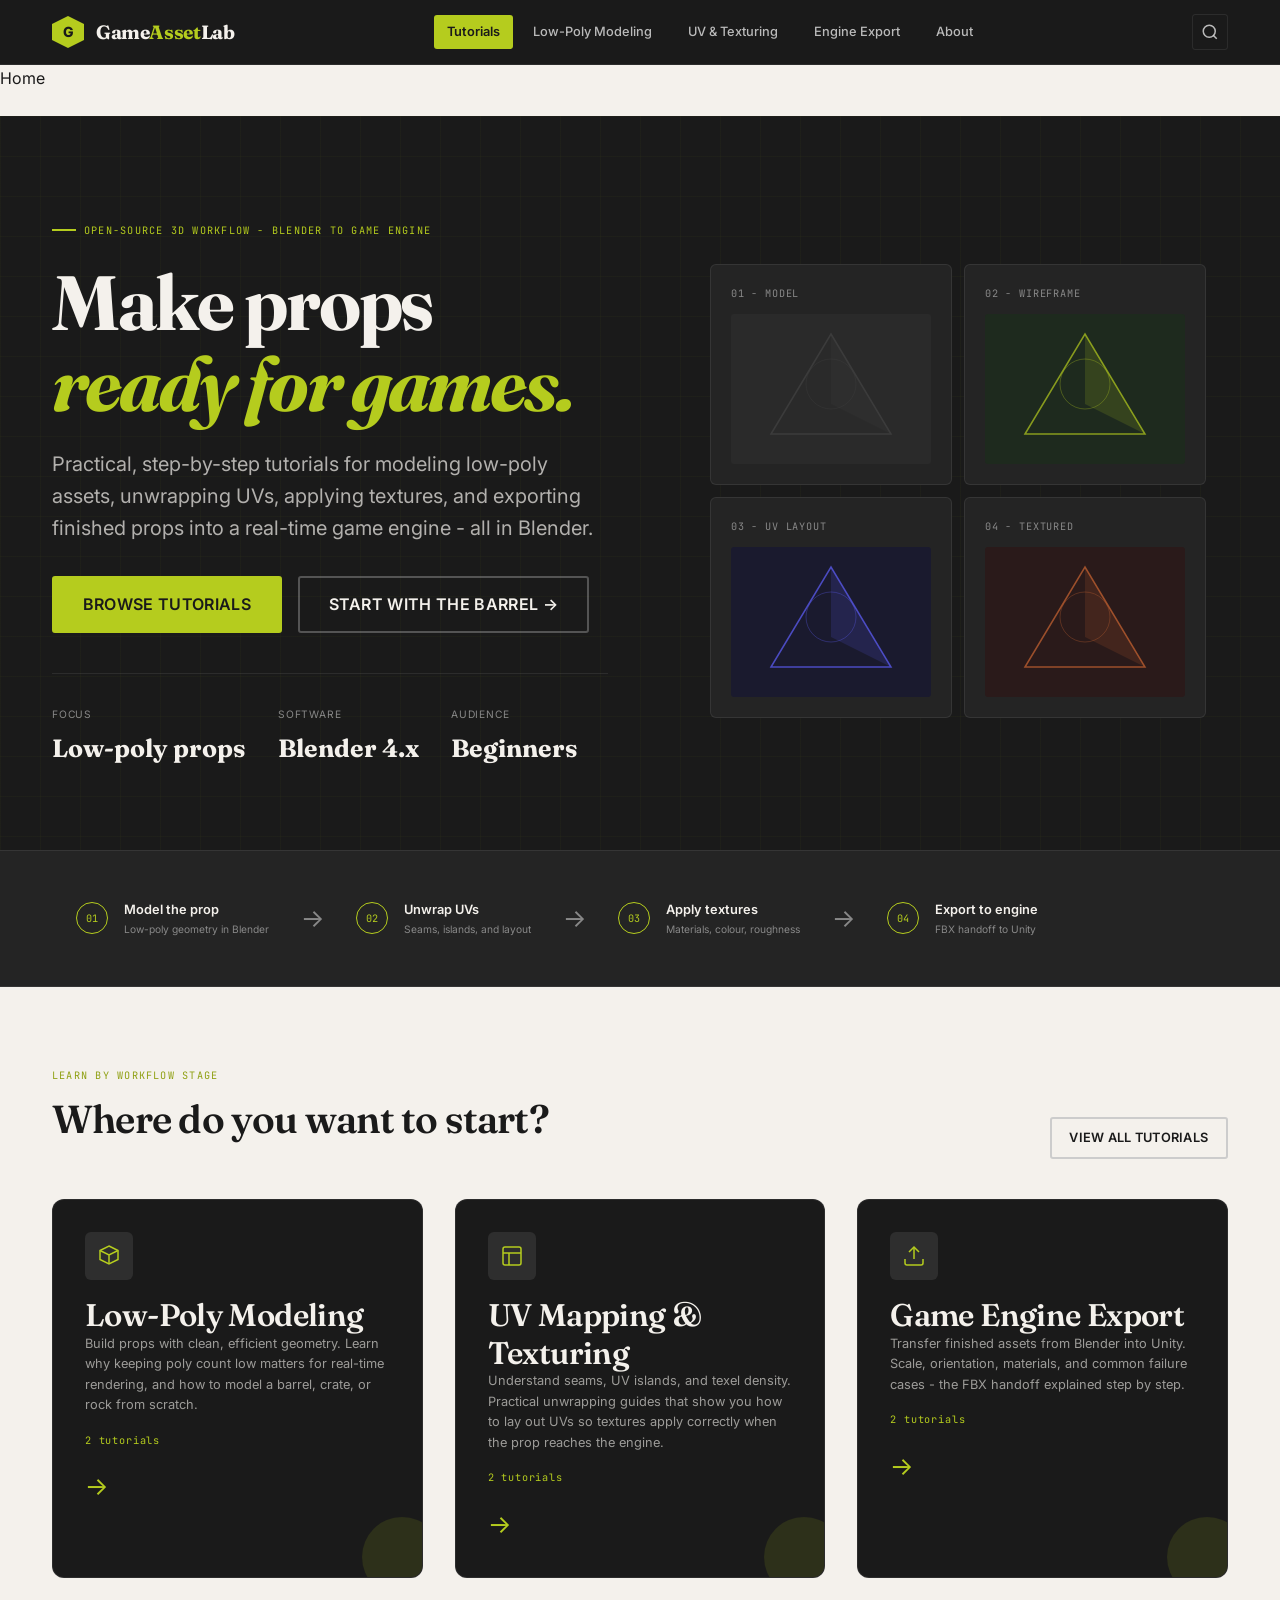
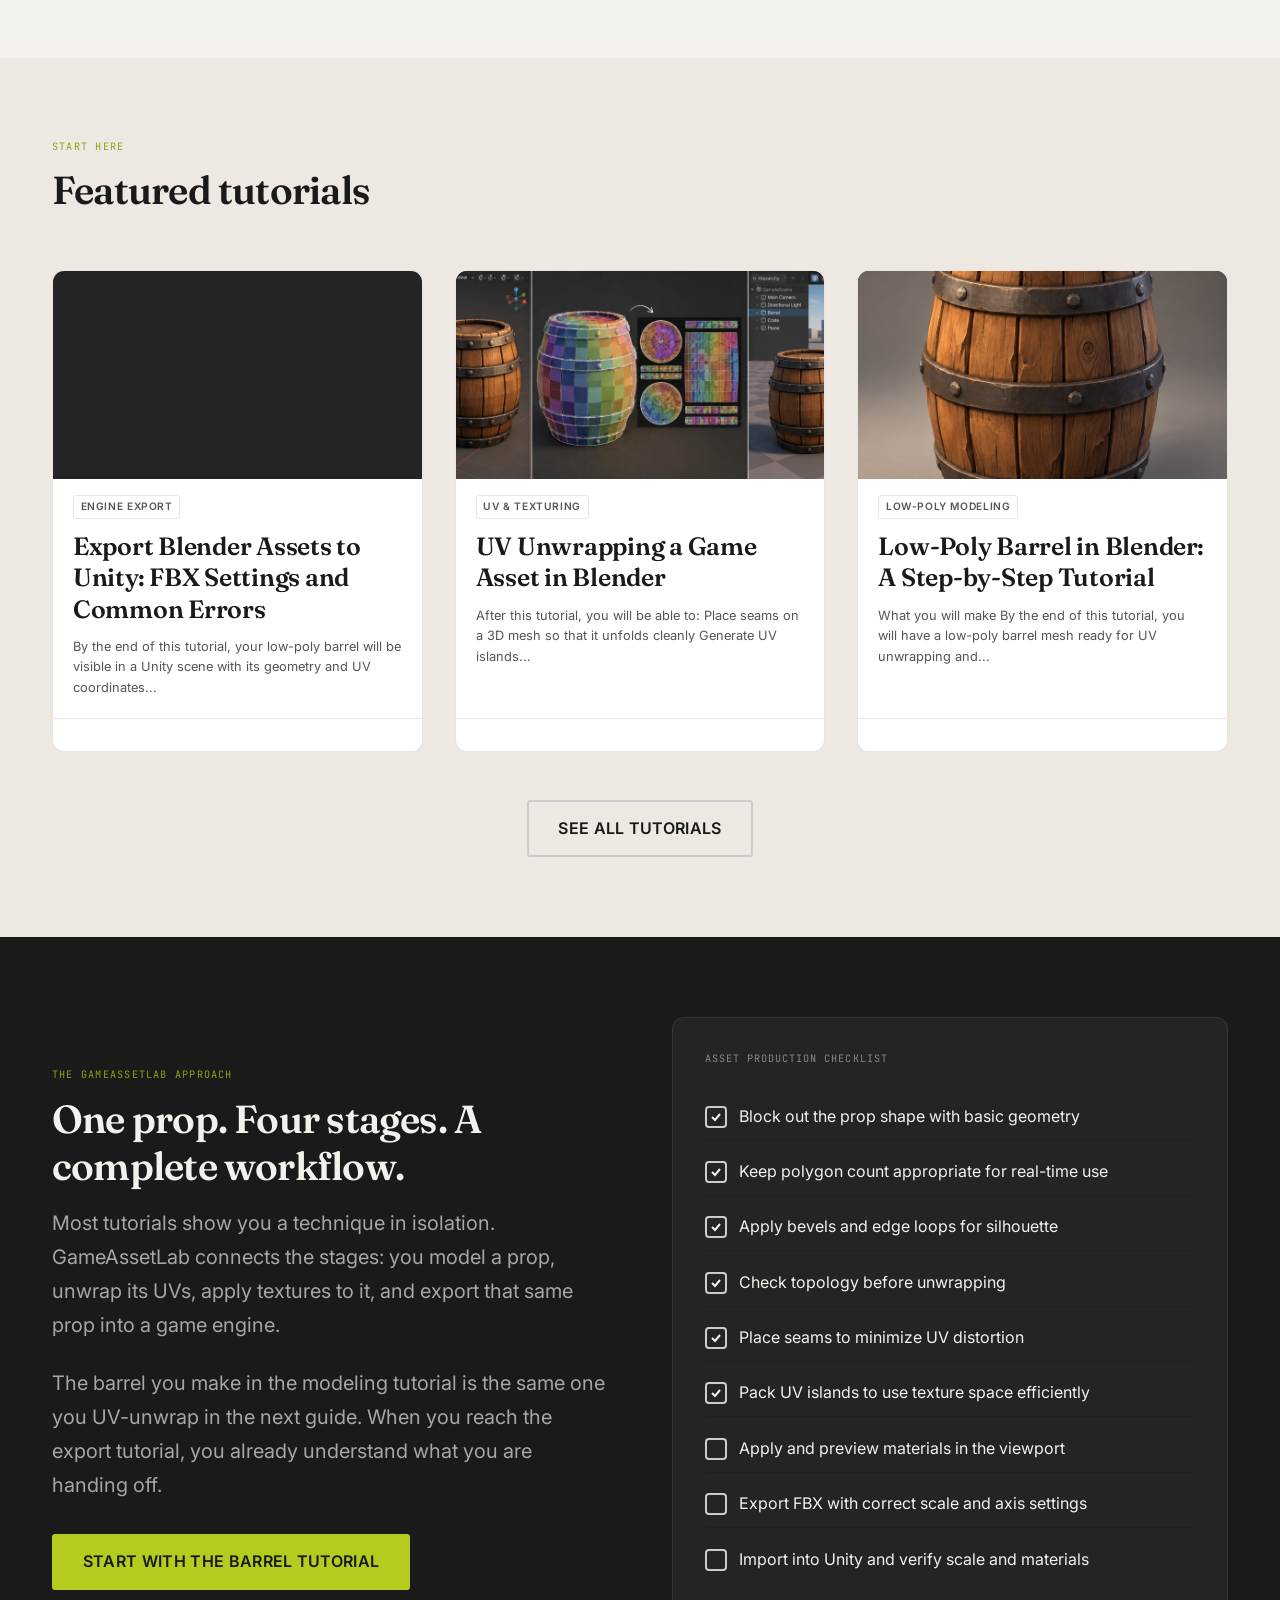
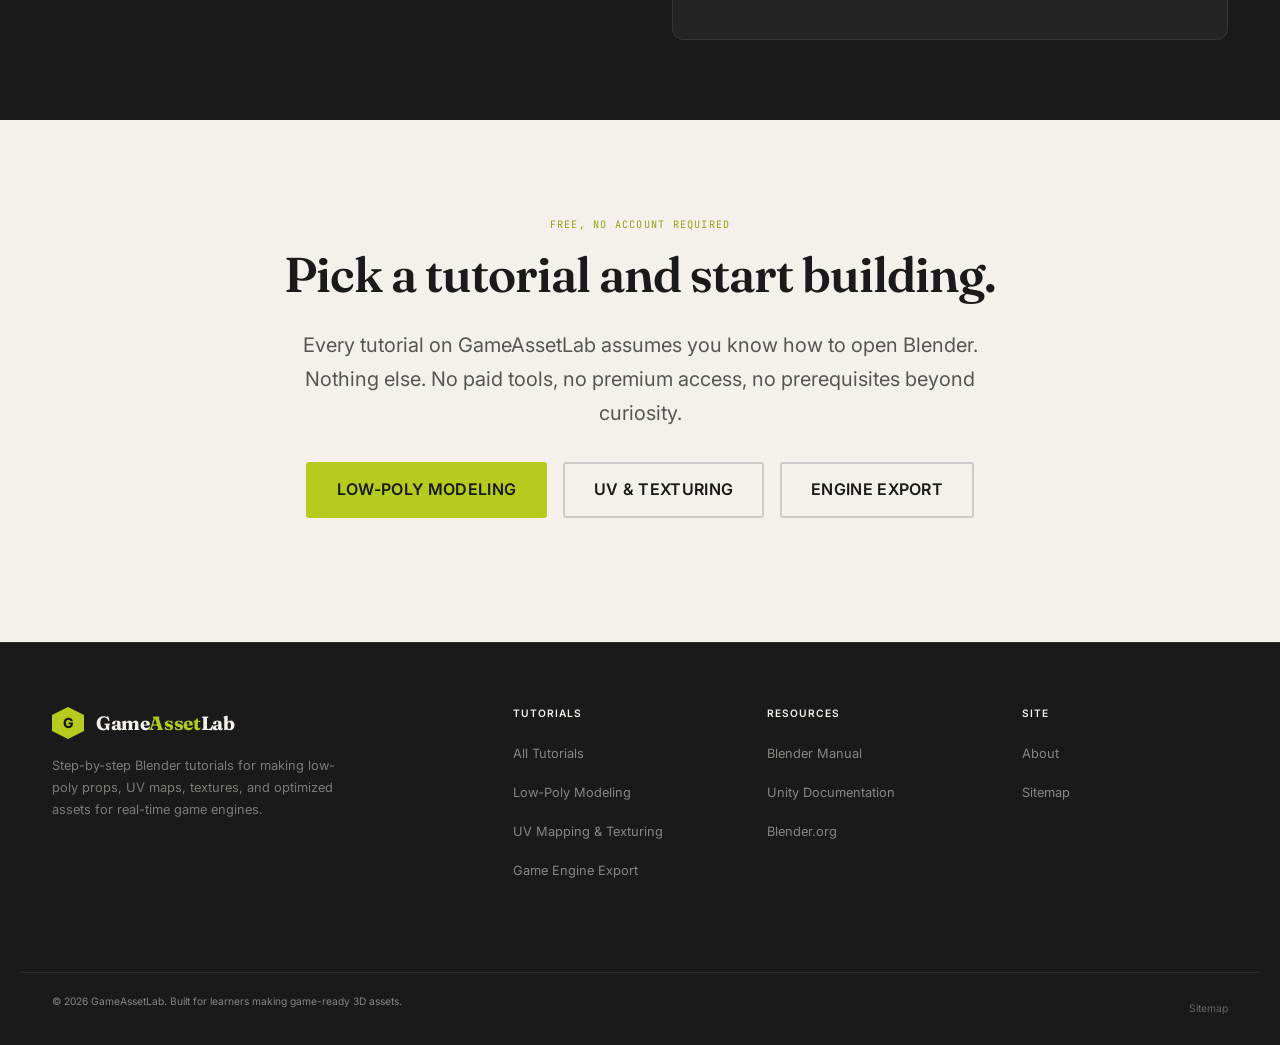
==== index.html @ 6d1ada77 "Deploy GameAssetLab static site" ====
<!DOCTYPE html>
<html lang="en-US" class="no-js">
<head><meta charset="UTF-8">
	
	<meta name="viewport" content="width=device-width, initial-scale=1">
	<meta http-equiv="X-UA-Compatible" content="IE=edge">
	<meta name="robots" content="index, follow, max-image-preview:large, max-snippet:-1, max-video-preview:-1">

	<!-- This site is optimized with the Yoast SEO plugin v28.7 - https://yoast.com/product/yoast-seo-wordpress/ -->
	<title>GameAssetLab | 3D Game Asset Tutorials</title>
	<meta name="description" content="Learn Blender game asset creation with step-by-step tutorials on low-poly modeling, UV unwrapping, texturing, and exporting assets to Unity.">
	<link rel="canonical" href="/">
	<meta property="og:locale" content="en_US">
	<meta property="og:type" content="website">
	<meta property="og:title" content="GameAssetLab">
	<meta property="og:description" content="Learn Blender game asset creation with step-by-step tutorials on low-poly modeling, UV unwrapping, texturing, and exporting assets to Unity.">
	<meta property="og:url" content="/">
	<meta property="og:site_name" content="GameAssetLab">
	<meta name="twitter:card" content="summary_large_image">
	<script type="application/ld+json" class="yoast-schema-graph">{
	    "@context": "https:\/\/schema.org",
	    "@graph": [
	        {
	            "@type": "CollectionPage",
	            "@id": "\/",
	            "url": "\/",
	            "name": "GameAssetLab | 3D Game Asset Tutorials",
	            "isPartOf": {
	                "@id": "\/#website"
	            },
	            "description": "Learn Blender game asset creation with step-by-step tutorials on low-poly modeling, UV unwrapping, texturing, and exporting assets to Unity.",
	            "breadcrumb": {
	                "@id": "\/#breadcrumb"
	            },
	            "inLanguage": "en-US"
	        },
	        {
	            "@type": "BreadcrumbList",
	            "@id": "\/#breadcrumb",
	            "itemListElement": [
	                {
	                    "@type": "ListItem",
	                    "position": 1,
	                    "name": "Home"
	                }
	            ]
	        },
	        {
	            "@type": "WebSite",
	            "@id": "\/#website",
	            "url": "\/",
	            "name": "GameAssetLab",
	            "description": "",
	            "potentialAction": [
	                {
	                    "@type": "SearchAction",
	                    "target": {
	                        "@type": "EntryPoint",
	                        "urlTemplate": "\/?s={search_term_string}"
	                    },
	                    "query-input": {
	                        "@type": "PropertyValueSpecification",
	                        "valueRequired": true,
	                        "valueName": "search_term_string"
	                    }
	                }
	            ],
	            "inLanguage": "en-US"
	        }
	    ]
	}</script>
	<!-- / Yoast SEO plugin. -->



<link rel="dns-prefetch" href="//fonts.googleapis.com">
<style id="wp-img-auto-sizes-contain-inline-css">
img:is([sizes=auto i],[sizes^="auto," i]){contain-intrinsic-size:3000px 1500px}
/*# sourceURL=wp-img-auto-sizes-contain-inline-css */
</style>
<style id="wp-emoji-styles-inline-css">

	img.wp-smiley, img.emoji {
		display: inline !important;
		border: none !important;
		box-shadow: none !important;
		height: 1em !important;
		width: 1em !important;
		margin: 0 0.07em !important;
		vertical-align: -0.1em !important;
		background: none !important;
		padding: 0 !important;
	}
/*# sourceURL=wp-emoji-styles-inline-css */
</style>
<style id="wp-block-library-inline-css">
:root{--wp-block-synced-color:#7a00df;--wp-block-synced-color--rgb:122,0,223;--wp-bound-block-color:var(--wp-block-synced-color);--wp-editor-canvas-background:#ddd;--wp-admin-theme-color:#007cba;--wp-admin-theme-color--rgb:0,124,186;--wp-admin-theme-color-darker-10:#006ba1;--wp-admin-theme-color-darker-10--rgb:0,107,160.5;--wp-admin-theme-color-darker-20:#005a87;--wp-admin-theme-color-darker-20--rgb:0,90,135;--wp-admin-border-width-focus:2px}@media (min-resolution:192dpi){:root{--wp-admin-border-width-focus:1.5px}}.wp-element-button{cursor:pointer}:root .has-very-light-gray-background-color{background-color:#eee}:root .has-very-dark-gray-background-color{background-color:#313131}:root .has-very-light-gray-color{color:#eee}:root .has-very-dark-gray-color{color:#313131}:root .has-vivid-green-cyan-to-vivid-cyan-blue-gradient-background{background:linear-gradient(135deg,#00d084,#0693e3)}:root .has-purple-crush-gradient-background{background:linear-gradient(135deg,#34e2e4,#4721fb 50%,#ab1dfe)}:root .has-hazy-dawn-gradient-background{background:linear-gradient(135deg,#faaca8,#dad0ec)}:root .has-subdued-olive-gradient-background{background:linear-gradient(135deg,#fafae1,#67a671)}:root .has-atomic-cream-gradient-background{background:linear-gradient(135deg,#fdd79a,#004a59)}:root .has-nightshade-gradient-background{background:linear-gradient(135deg,#330968,#31cdcf)}:root .has-midnight-gradient-background{background:linear-gradient(135deg,#020381,#2874fc)}:root{--wp--preset--font-size--normal:16px;--wp--preset--font-size--huge:42px}.has-regular-font-size{font-size:1em}.has-larger-font-size{font-size:2.625em}.has-normal-font-size{font-size:var(--wp--preset--font-size--normal)}.has-huge-font-size{font-size:var(--wp--preset--font-size--huge)}:root .has-text-align-center{text-align:center}:root .has-text-align-left{text-align:left}:root .has-text-align-right{text-align:right}.has-fit-text{white-space:nowrap!important}#end-resizable-editor-section{display:none}.aligncenter{clear:both}.items-justified-left{justify-content:flex-start}.items-justified-center{justify-content:center}.items-justified-right{justify-content:flex-end}.items-justified-space-between{justify-content:space-between}.screen-reader-text{word-wrap:normal!important;border:0;clip-path:inset(50%);height:1px;margin:-1px;overflow:hidden;padding:0;position:absolute;width:1px;word-break:normal!important}.screen-reader-text:focus{background-color:#ddd;clip-path:none;color:#444;display:block;font-size:1em;height:auto;left:5px;line-height:normal;padding:15px 23px 14px;text-decoration:none;top:5px;width:auto;z-index:100000}html :where(.has-border-color){border-style:solid}html :where([style^=border-color],[style*=";border-color"],[style*="; border-color"]){border-style:solid}html :where([style^=border-top-color],[style*=";border-top-color"],[style*="; border-top-color"]){border-top-style:solid}html :where([style^=border-right-color],[style*=";border-right-color"],[style*="; border-right-color"]){border-right-style:solid}html :where([style^=border-bottom-color],[style*=";border-bottom-color"],[style*="; border-bottom-color"]){border-bottom-style:solid}html :where([style^=border-left-color],[style*=";border-left-color"],[style*="; border-left-color"]){border-left-style:solid}html :where([style^=border-width],[style*=";border-width"],[style*="; border-width"]){border-style:solid}html :where([style^=border-top-width],[style*=";border-top-width"],[style*="; border-top-width"]){border-top-style:solid}html :where([style^=border-right-width],[style*=";border-right-width"],[style*="; border-right-width"]){border-right-style:solid}html :where([style^=border-bottom-width],[style*=";border-bottom-width"],[style*="; border-bottom-width"]){border-bottom-style:solid}html :where([style^=border-left-width],[style*=";border-left-width"],[style*="; border-left-width"]){border-left-style:solid}html :where(img[class*=wp-image-]){height:auto;max-width:100%}:where(figure){margin:0 0 1em}html :where(.is-position-sticky){--wp-admin--admin-bar--position-offset:var(--wp-admin--admin-bar--height,0px)}@media screen and (max-width:600px){html :where(.is-position-sticky){--wp-admin--admin-bar--position-offset:0px}}

/*# sourceURL=/wp-includes/css/dist/block-library/common.min.css */
</style>
<style id="classic-theme-styles-inline-css">
/*! This file is auto-generated */
.wp-block-button__link{color:#fff;background-color:#32373c;border-radius:9999px;box-shadow:none;text-decoration:none;padding:calc(.667em + 2px) calc(1.333em + 2px);font-size:1.125em}.wp-block-file__button{background:#32373c;color:#fff;text-decoration:none}
/*# sourceURL=/wp-includes/css/classic-themes.min.css */
</style>

<style id="global-styles-inline-css">
:root{--wp--preset--aspect-ratio--square: 1;--wp--preset--aspect-ratio--4-3: 4/3;--wp--preset--aspect-ratio--3-4: 3/4;--wp--preset--aspect-ratio--3-2: 3/2;--wp--preset--aspect-ratio--2-3: 2/3;--wp--preset--aspect-ratio--16-9: 16/9;--wp--preset--aspect-ratio--9-16: 9/16;--wp--preset--color--black: #000000;--wp--preset--color--cyan-bluish-gray: #abb8c3;--wp--preset--color--white: #ffffff;--wp--preset--color--pale-pink: #f78da7;--wp--preset--color--vivid-red: #cf2e2e;--wp--preset--color--luminous-vivid-orange: #ff6900;--wp--preset--color--luminous-vivid-amber: #fcb900;--wp--preset--color--light-green-cyan: #7bdcb5;--wp--preset--color--vivid-green-cyan: #00d084;--wp--preset--color--pale-cyan-blue: #8ed1fc;--wp--preset--color--vivid-cyan-blue: #0693e3;--wp--preset--color--vivid-purple: #9b51e0;--wp--preset--gradient--vivid-cyan-blue-to-vivid-purple: linear-gradient(135deg,rgb(6,147,227) 0%,rgb(155,81,224) 100%);--wp--preset--gradient--light-green-cyan-to-vivid-green-cyan: linear-gradient(135deg,rgb(122,220,180) 0%,rgb(0,208,130) 100%);--wp--preset--gradient--luminous-vivid-amber-to-luminous-vivid-orange: linear-gradient(135deg,rgb(252,185,0) 0%,rgb(255,105,0) 100%);--wp--preset--gradient--luminous-vivid-orange-to-vivid-red: linear-gradient(135deg,rgb(255,105,0) 0%,rgb(207,46,46) 100%);--wp--preset--gradient--very-light-gray-to-cyan-bluish-gray: linear-gradient(135deg,rgb(238,238,238) 0%,rgb(169,184,195) 100%);--wp--preset--gradient--cool-to-warm-spectrum: linear-gradient(135deg,rgb(74,234,220) 0%,rgb(151,120,209) 20%,rgb(207,42,186) 40%,rgb(238,44,130) 60%,rgb(251,105,98) 80%,rgb(254,248,76) 100%);--wp--preset--gradient--blush-light-purple: linear-gradient(135deg,rgb(255,206,236) 0%,rgb(152,150,240) 100%);--wp--preset--gradient--blush-bordeaux: linear-gradient(135deg,rgb(254,205,165) 0%,rgb(254,45,45) 50%,rgb(107,0,62) 100%);--wp--preset--gradient--luminous-dusk: linear-gradient(135deg,rgb(255,203,112) 0%,rgb(199,81,192) 50%,rgb(65,88,208) 100%);--wp--preset--gradient--pale-ocean: linear-gradient(135deg,rgb(255,245,203) 0%,rgb(182,227,212) 50%,rgb(51,167,181) 100%);--wp--preset--gradient--electric-grass: linear-gradient(135deg,rgb(202,248,128) 0%,rgb(113,206,126) 100%);--wp--preset--gradient--midnight: linear-gradient(135deg,rgb(2,3,129) 0%,rgb(40,116,252) 100%);--wp--preset--font-size--small: 13px;--wp--preset--font-size--medium: 20px;--wp--preset--font-size--large: 36px;--wp--preset--font-size--x-large: 42px;--wp--preset--spacing--20: 0.44rem;--wp--preset--spacing--30: 0.67rem;--wp--preset--spacing--40: 1rem;--wp--preset--spacing--50: 1.5rem;--wp--preset--spacing--60: 2.25rem;--wp--preset--spacing--70: 3.38rem;--wp--preset--spacing--80: 5.06rem;--wp--preset--shadow--natural: 6px 6px 9px rgba(0, 0, 0, 0.2);--wp--preset--shadow--deep: 12px 12px 50px rgba(0, 0, 0, 0.4);--wp--preset--shadow--sharp: 6px 6px 0px rgba(0, 0, 0, 0.2);--wp--preset--shadow--outlined: 6px 6px 0px -3px rgb(255, 255, 255), 6px 6px rgb(0, 0, 0);--wp--preset--shadow--crisp: 6px 6px 0px rgb(0, 0, 0);}.wp-block-button{--wp--preset--dimension--25: 25%;--wp--preset--dimension--50: 50%;--wp--preset--dimension--75: 75%;--wp--preset--dimension--100: 100%;}:where(body) { margin: 0; }:where(.is-layout-flex){gap: 0.5em;}:where(.is-layout-grid){gap: 0.5em;}body .is-layout-flex{display: flex;}.is-layout-flex{flex-wrap: wrap;align-items: center;}.is-layout-flex > :is(*, div){margin: 0;}body .is-layout-grid{display: grid;}.is-layout-grid > :is(*, div){margin: 0;}body{padding-top: 0px;padding-right: 0px;padding-bottom: 0px;padding-left: 0px;}:root :where(.wp-element-button, .wp-block-button__link){background-color: #32373c;border-width: 0;color: #fff;font-family: inherit;font-size: inherit;font-style: inherit;font-weight: inherit;letter-spacing: inherit;line-height: inherit;padding-top: calc(0.667em + 2px);padding-right: calc(1.333em + 2px);padding-bottom: calc(0.667em + 2px);padding-left: calc(1.333em + 2px);text-decoration: none;text-transform: inherit;}.has-black-color{color: var(--wp--preset--color--black) !important;}.has-cyan-bluish-gray-color{color: var(--wp--preset--color--cyan-bluish-gray) !important;}.has-white-color{color: var(--wp--preset--color--white) !important;}.has-pale-pink-color{color: var(--wp--preset--color--pale-pink) !important;}.has-vivid-red-color{color: var(--wp--preset--color--vivid-red) !important;}.has-luminous-vivid-orange-color{color: var(--wp--preset--color--luminous-vivid-orange) !important;}.has-luminous-vivid-amber-color{color: var(--wp--preset--color--luminous-vivid-amber) !important;}.has-light-green-cyan-color{color: var(--wp--preset--color--light-green-cyan) !important;}.has-vivid-green-cyan-color{color: var(--wp--preset--color--vivid-green-cyan) !important;}.has-pale-cyan-blue-color{color: var(--wp--preset--color--pale-cyan-blue) !important;}.has-vivid-cyan-blue-color{color: var(--wp--preset--color--vivid-cyan-blue) !important;}.has-vivid-purple-color{color: var(--wp--preset--color--vivid-purple) !important;}.has-black-background-color{background-color: var(--wp--preset--color--black) !important;}.has-cyan-bluish-gray-background-color{background-color: var(--wp--preset--color--cyan-bluish-gray) !important;}.has-white-background-color{background-color: var(--wp--preset--color--white) !important;}.has-pale-pink-background-color{background-color: var(--wp--preset--color--pale-pink) !important;}.has-vivid-red-background-color{background-color: var(--wp--preset--color--vivid-red) !important;}.has-luminous-vivid-orange-background-color{background-color: var(--wp--preset--color--luminous-vivid-orange) !important;}.has-luminous-vivid-amber-background-color{background-color: var(--wp--preset--color--luminous-vivid-amber) !important;}.has-light-green-cyan-background-color{background-color: var(--wp--preset--color--light-green-cyan) !important;}.has-vivid-green-cyan-background-color{background-color: var(--wp--preset--color--vivid-green-cyan) !important;}.has-pale-cyan-blue-background-color{background-color: var(--wp--preset--color--pale-cyan-blue) !important;}.has-vivid-cyan-blue-background-color{background-color: var(--wp--preset--color--vivid-cyan-blue) !important;}.has-vivid-purple-background-color{background-color: var(--wp--preset--color--vivid-purple) !important;}.has-black-border-color{border-color: var(--wp--preset--color--black) !important;}.has-cyan-bluish-gray-border-color{border-color: var(--wp--preset--color--cyan-bluish-gray) !important;}.has-white-border-color{border-color: var(--wp--preset--color--white) !important;}.has-pale-pink-border-color{border-color: var(--wp--preset--color--pale-pink) !important;}.has-vivid-red-border-color{border-color: var(--wp--preset--color--vivid-red) !important;}.has-luminous-vivid-orange-border-color{border-color: var(--wp--preset--color--luminous-vivid-orange) !important;}.has-luminous-vivid-amber-border-color{border-color: var(--wp--preset--color--luminous-vivid-amber) !important;}.has-light-green-cyan-border-color{border-color: var(--wp--preset--color--light-green-cyan) !important;}.has-vivid-green-cyan-border-color{border-color: var(--wp--preset--color--vivid-green-cyan) !important;}.has-pale-cyan-blue-border-color{border-color: var(--wp--preset--color--pale-cyan-blue) !important;}.has-vivid-cyan-blue-border-color{border-color: var(--wp--preset--color--vivid-cyan-blue) !important;}.has-vivid-purple-border-color{border-color: var(--wp--preset--color--vivid-purple) !important;}.has-vivid-cyan-blue-to-vivid-purple-gradient-background{background: var(--wp--preset--gradient--vivid-cyan-blue-to-vivid-purple) !important;}.has-light-green-cyan-to-vivid-green-cyan-gradient-background{background: var(--wp--preset--gradient--light-green-cyan-to-vivid-green-cyan) !important;}.has-luminous-vivid-amber-to-luminous-vivid-orange-gradient-background{background: var(--wp--preset--gradient--luminous-vivid-amber-to-luminous-vivid-orange) !important;}.has-luminous-vivid-orange-to-vivid-red-gradient-background{background: var(--wp--preset--gradient--luminous-vivid-orange-to-vivid-red) !important;}.has-very-light-gray-to-cyan-bluish-gray-gradient-background{background: var(--wp--preset--gradient--very-light-gray-to-cyan-bluish-gray) !important;}.has-cool-to-warm-spectrum-gradient-background{background: var(--wp--preset--gradient--cool-to-warm-spectrum) !important;}.has-blush-light-purple-gradient-background{background: var(--wp--preset--gradient--blush-light-purple) !important;}.has-blush-bordeaux-gradient-background{background: var(--wp--preset--gradient--blush-bordeaux) !important;}.has-luminous-dusk-gradient-background{background: var(--wp--preset--gradient--luminous-dusk) !important;}.has-pale-ocean-gradient-background{background: var(--wp--preset--gradient--pale-ocean) !important;}.has-electric-grass-gradient-background{background: var(--wp--preset--gradient--electric-grass) !important;}.has-midnight-gradient-background{background: var(--wp--preset--gradient--midnight) !important;}.has-small-font-size{font-size: var(--wp--preset--font-size--small) !important;}.has-medium-font-size{font-size: var(--wp--preset--font-size--medium) !important;}.has-large-font-size{font-size: var(--wp--preset--font-size--large) !important;}.has-x-large-font-size{font-size: var(--wp--preset--font-size--x-large) !important;}
/*# sourceURL=global-styles-inline-css */
</style>

<link rel="stylesheet" id="gal-fonts-css" href="https://fonts.googleapis.com/css2?family=Fraunces:ital,opsz,wght@0,9..144,300..900;1,9..144,300..900&amp;family=Inter:wght@400;500;600&amp;family=JetBrains+Mono:wght@400;700&amp;display=swap" media="all">
<link rel="stylesheet" id="gameassetlab-style-css" href="/wp-content/themes/gameassetlab-theme/style.css?ver=1.0.0" media="all">
<link rel="stylesheet" id="gameassetlab-components-css" href="/wp-content/themes/gameassetlab-theme/assets/css/components.css?ver=1.0.0" media="all">
</head>
<body class="home blog wp-embed-responsive wp-theme-gameassetlab-theme">

<a class="skip-link" href="#main">Skip to main content</a>
<div class="reading-progress" id="reading-progress" role="progressbar" aria-label="Reading progress"></div>

<header class="site-header" role="banner">
	<div class="site-header__inner">

		<!-- Logo -->
		<a href="/" class="site-logo" rel="home" aria-label="GameAssetLab â€” home">
			<div class="site-logo__mark" aria-hidden="true">G</div>
			<span class="site-logo__text">Game<span>Asset</span>Lab</span>
		</a>

		<!-- Primary Navigation -->
		<nav class="site-nav" id="site-nav" role="navigation" aria-label="Primary">
			<a href="/tutorials/" class="site-nav__link site-nav__link--cta">Tutorials</a><a href="/tutorial-category/low-poly-modeling/" class="site-nav__link">Low-Poly Modeling</a><a href="/tutorial-category/uv-texturing/" class="site-nav__link">UV &amp; Texturing</a><a href="/tutorial-category/engine-export/" class="site-nav__link">Engine Export</a><a href="/about/" class="site-nav__link">About</a>		</nav>

		<div class="flex" style="gap:0.5rem; align-items:center;">
			<!-- Search toggle -->
			<button class="header-search-btn" id="search-toggle" aria-label="Open search" aria-expanded="false" aria-controls="header-search">
				<svg width="18" height="18" viewbox="0 0 24 24" fill="none" stroke="currentColor" stroke-width="2" aria-hidden="true" focusable="false">
					<circle cx="11" cy="11" r="8"></circle><path d="m21 21-4.35-4.35"></path>
				</svg>
			</button>

			<!-- Mobile toggle -->
			<button class="mobile-menu-toggle" id="mobile-menu-toggle" aria-label="Toggle navigation menu" aria-expanded="false" aria-controls="site-nav">
				<span></span><span></span><span></span>
			</button>
		</div>

	</div><!-- /.site-header__inner -->

	<!-- Search overlay -->
	<div class="header-search-overlay" id="header-search" role="search" aria-label="Site search">
		<form method="get" action="/">
			<label for="header-search-input" class="sr-only">Search tutorials</label>
			<input type="search" id="header-search-input" name="s" placeholder="Search tutorials, topics, or stepsâ€¦" autocomplete="off" value="">
		</form>
	</div>
</header>

<p id="breadcrumbs"><span><span class="breadcrumb_last" aria-current="page">Home</span></span></p>
<main id="main" tabindex="-1">

	<!-- ================================================================
	     HERO SECTION
	     ================================================================ -->
	<section class="hero" aria-labelledby="hero-title">
		<div class="hero__inner">
			<div class="hero__content">
				<p class="hero__overline">Open-source 3D workflow - Blender to game engine</p>

				<h1 class="hero__title" id="hero-title">
					Make props<br>
					<em>ready for games.</em>
				</h1>

				<p class="hero__subtitle">
					Practical, step-by-step tutorials for modeling low-poly assets, unwrapping UVs, applying textures,
					and exporting finished props into a real-time game engine - all in Blender.
				</p>

				<div class="hero__cta">
					<a href="/tutorials/" class="btn btn-primary btn-lg">
						Browse tutorials
					</a>
					<a href="/tutorial-category/low-poly-modeling/low-poly-barrel-blender/" class="btn btn-ghost-light btn-lg">
						Start with the barrel →
					</a>
				</div>

				<div class="hero__meta" aria-label="Site overview">
					<div class="hero__meta-item">
						<span class="hero__meta-label">Focus</span>
						<span class="hero__meta-value">Low-poly props</span>
					</div>
					<div class="hero__meta-item">
						<span class="hero__meta-label">Software</span>
						<span class="hero__meta-value">Blender 4.x</span>
					</div>
					<div class="hero__meta-item">
						<span class="hero__meta-label">Audience</span>
						<span class="hero__meta-value">Beginners</span>
					</div>
				</div>
			</div>

			<!-- Visual - SVG asset stage grid -->
			<div class="hero__visual" aria-hidden="true">
				<div class="hero__asset-stages">
										<div class="hero__stage-card">
						<span class="hero__stage-label">01 - Model</span>
						<div class="hero__stage-preview">
							<svg xmlns="http://www.w3.org/2000/svg" viewbox="0 0 200 150" width="200" height="150" focusable="false">
								<rect width="200" height="150" fill="#2a2a2a"></rect>
								<polygon points="40,120 100,20 160,120" fill="none" stroke="#444" stroke-width="1.5" opacity="0.7"></polygon>
								<polygon points="100,20 160,120 100,90" fill="#444" opacity="0.15"></polygon>
								<circle cx="100" cy="70" r="25" fill="none" stroke="#444" stroke-width="1" opacity="0.3"></circle>
							</svg>
						</div>
					</div>
										<div class="hero__stage-card">
						<span class="hero__stage-label">02 - Wireframe</span>
						<div class="hero__stage-preview">
							<svg xmlns="http://www.w3.org/2000/svg" viewbox="0 0 200 150" width="200" height="150" focusable="false">
								<rect width="200" height="150" fill="#1e2a1e"></rect>
								<polygon points="40,120 100,20 160,120" fill="none" stroke="#b5cc1e" stroke-width="1.5" opacity="0.7"></polygon>
								<polygon points="100,20 160,120 100,90" fill="#b5cc1e" opacity="0.15"></polygon>
								<circle cx="100" cy="70" r="25" fill="none" stroke="#b5cc1e" stroke-width="1" opacity="0.3"></circle>
							</svg>
						</div>
					</div>
										<div class="hero__stage-card">
						<span class="hero__stage-label">03 - UV layout</span>
						<div class="hero__stage-preview">
							<svg xmlns="http://www.w3.org/2000/svg" viewbox="0 0 200 150" width="200" height="150" focusable="false">
								<rect width="200" height="150" fill="#1a1a2e"></rect>
								<polygon points="40,120 100,20 160,120" fill="none" stroke="#6060ff" stroke-width="1.5" opacity="0.7"></polygon>
								<polygon points="100,20 160,120 100,90" fill="#6060ff" opacity="0.15"></polygon>
								<circle cx="100" cy="70" r="25" fill="none" stroke="#6060ff" stroke-width="1" opacity="0.3"></circle>
							</svg>
						</div>
					</div>
										<div class="hero__stage-card">
						<span class="hero__stage-label">04 - Textured</span>
						<div class="hero__stage-preview">
							<svg xmlns="http://www.w3.org/2000/svg" viewbox="0 0 200 150" width="200" height="150" focusable="false">
								<rect width="200" height="150" fill="#2a1a1a"></rect>
								<polygon points="40,120 100,20 160,120" fill="none" stroke="#cc6633" stroke-width="1.5" opacity="0.7"></polygon>
								<polygon points="100,20 160,120 100,90" fill="#cc6633" opacity="0.15"></polygon>
								<circle cx="100" cy="70" r="25" fill="none" stroke="#cc6633" stroke-width="1" opacity="0.3"></circle>
							</svg>
						</div>
					</div>
									</div>
			</div>

		</div>
	</section>

	<!-- ================================================================
	     WORKFLOW STRIP
	     ================================================================ -->
	<div class="workflow-strip" aria-label="Tutorial workflow overview">
		<div class="workflow-strip__inner">
			<a href="/tutorial-category/low-poly-modeling/" class="workflow-step">
				<div class="workflow-step__number" aria-hidden="true">01</div>
				<div class="workflow-step__text">
					<span class="workflow-step__name">Model the prop</span>
					<span class="workflow-step__desc">Low-poly geometry in Blender</span>
				</div>
			</a>
			<span class="workflow-arrow" aria-hidden="true">→</span>
			<a href="/tutorial-category/uv-texturing/" class="workflow-step">
				<div class="workflow-step__number" aria-hidden="true">02</div>
				<div class="workflow-step__text">
					<span class="workflow-step__name">Unwrap UVs</span>
					<span class="workflow-step__desc">Seams, islands, and layout</span>
				</div>
			</a>
			<span class="workflow-arrow" aria-hidden="true">→</span>
			<a href="/tutorial-category/uv-texturing/" class="workflow-step">
				<div class="workflow-step__number" aria-hidden="true">03</div>
				<div class="workflow-step__text">
					<span class="workflow-step__name">Apply textures</span>
					<span class="workflow-step__desc">Materials, colour, roughness</span>
				</div>
			</a>
			<span class="workflow-arrow" aria-hidden="true">→</span>
			<a href="/tutorial-category/engine-export/" class="workflow-step">
				<div class="workflow-step__number" aria-hidden="true">04</div>
				<div class="workflow-step__text">
					<span class="workflow-step__name">Export to engine</span>
					<span class="workflow-step__desc">FBX handoff to Unity</span>
				</div>
			</a>
		</div>
	</div>

	<!-- ================================================================
	     TUTORIAL CATEGORIES
	     ================================================================ -->
	<section class="section" aria-labelledby="categories-heading">
		<div class="container">
			<div class="section-header">
				<div>
					<span class="section-eyebrow">Learn by workflow stage</span>
					<h2 class="section-title" id="categories-heading">Where do you want to start?</h2>
				</div>
				<a href="/tutorials/" class="btn btn-outline">
					View all tutorials
				</a>
			</div>

			<div class="grid grid-3">
				<a href="/tutorial-category/low-poly-modeling/" class="category-card">
					<div class="category-card__icon" aria-hidden="true">
						<svg width="24" height="24" viewbox="0 0 24 24" fill="none" stroke="#b5cc1e" stroke-width="1.5"><path d="m12 2 9 4.5v9L12 20l-9-4.5v-9L12 2z"></path><path d="m12 20v-9M3 6.5l9 4.5 9-4.5"></path></svg>
					</div>
					<div>
						<h3 class="category-card__title">Low-Poly Modeling</h3>
						<p class="category-card__desc">
							Build props with clean, efficient geometry. Learn why keeping poly count low matters for real-time rendering, and how to model a barrel, crate, or rock from scratch.
						</p>
					</div>
					<div class="category-card__count">2 tutorials</div>
					<span class="category-card__arrow" aria-hidden="true">→</span>
				</a>

				<a href="/tutorial-category/uv-texturing/" class="category-card">
					<div class="category-card__icon" aria-hidden="true">
						<svg width="24" height="24" viewbox="0 0 24 24" fill="none" stroke="#b5cc1e" stroke-width="1.5"><rect x="3" y="3" width="18" height="18" rx="2"></rect><path d="M3 9h18M9 21V9"></path></svg>
					</div>
					<div>
						<h3 class="category-card__title">UV Mapping &amp; Texturing</h3>
						<p class="category-card__desc">
							Understand seams, UV islands, and texel density. Practical unwrapping guides that show you how to lay out UVs so textures apply correctly when the prop reaches the engine.
						</p>
					</div>
					<div class="category-card__count">2 tutorials</div>
					<span class="category-card__arrow" aria-hidden="true">→</span>
				</a>

				<a href="/tutorial-category/engine-export/" class="category-card">
					<div class="category-card__icon" aria-hidden="true">
						<svg width="24" height="24" viewbox="0 0 24 24" fill="none" stroke="#b5cc1e" stroke-width="1.5"><path d="M21 15v4a2 2 0 0 1-2 2H5a2 2 0 0 1-2-2v-4"></path><polyline points="17 8 12 3 7 8"></polyline><line x1="12" y1="3" x2="12" y2="15"></line></svg>
					</div>
					<div>
						<h3 class="category-card__title">Game Engine Export</h3>
						<p class="category-card__desc">
							Transfer finished assets from Blender into Unity. Scale, orientation, materials, and common failure cases - the FBX handoff explained step by step.
						</p>
					</div>
					<div class="category-card__count">2 tutorials</div>
					<span class="category-card__arrow" aria-hidden="true">→</span>
				</a>
			</div>
		</div>
	</section>

	<!-- ================================================================
	     FEATURED TUTORIALS (dynamic)
	     ================================================================ -->
	<section class="section section--paper-dark" aria-labelledby="featured-heading">
		<div class="container">
			<div class="section-header">
				<div>
					<span class="section-eyebrow">Start here</span>
					<h2 class="section-title" id="featured-heading">Featured tutorials</h2>
				</div>
			</div>

						<div class="grid grid-3">
										<a href="/tutorials/blender-to-unity-fbx/" class="tutorial-card">
		<div class="tutorial-card__image">
							<img width="800" height="450" src="/wp-content/uploads/2026/10/f1e5c794-17e0-4c69-8621-ee48979b203c-800x450.png" class="attachment-gal-card size-gal-card" alt="Export Blender Assets to Unity: FBX Settings and Common Errors" loading="lazy" decoding="async" srcset="/wp-content/uploads/2026/10/f1e5c794-17e0-4c69-8621-ee48979b203c-800x450.png 800w, /wp-content/uploads/2026/10/f1e5c794-17e0-4c69-8621-ee48979b203c-300x169.png 300w, /wp-content/uploads/2026/10/f1e5c794-17e0-4c69-8621-ee48979b203c-1024x576.png 1024w, /wp-content/uploads/2026/10/f1e5c794-17e0-4c69-8621-ee48979b203c-768x432.png 768w, /wp-content/uploads/2026/10/f1e5c794-17e0-4c69-8621-ee48979b203c-1536x864.png 1536w, /wp-content/uploads/2026/10/f1e5c794-17e0-4c69-8621-ee48979b203c-1200x675.png 1200w, /wp-content/uploads/2026/10/f1e5c794-17e0-4c69-8621-ee48979b203c-400x225.png 400w, /wp-content/uploads/2026/10/f1e5c794-17e0-4c69-8621-ee48979b203c.png 1672w" sizes="auto, (max-width: 800px) 100vw, 800px">					</div>
		<div class="tutorial-card__meta-bar">
							<span class="tag tag-outline">Engine Export</span>
								</div>
		<div class="tutorial-card__body">
			<h3 class="tutorial-card__title">Export Blender Assets to Unity: FBX Settings and Common Errors</h3>
							<p class="tutorial-card__excerpt">By the end of this tutorial, your low-poly barrel will be visible in a Unity scene with its geometry and UV coordinates...</p>
					</div>
		<div class="tutorial-card__footer">
								</div>
	</a>
											<a href="/tutorials/blender-uv-unwrapping-game-asset/" class="tutorial-card">
		<div class="tutorial-card__image">
							<img width="800" height="450" src="/wp-content/uploads/2026/10/4a14b714-1f4d-452a-b91f-00d91ee4706f-800x450.png" class="attachment-gal-card size-gal-card" alt="UV Unwrapping a Game Asset in Blender" loading="lazy" decoding="async" srcset="/wp-content/uploads/2026/10/4a14b714-1f4d-452a-b91f-00d91ee4706f-800x450.png 800w, /wp-content/uploads/2026/10/4a14b714-1f4d-452a-b91f-00d91ee4706f-1200x675.png 1200w, /wp-content/uploads/2026/10/4a14b714-1f4d-452a-b91f-00d91ee4706f-400x225.png 400w" sizes="auto, (max-width: 800px) 100vw, 800px">					</div>
		<div class="tutorial-card__meta-bar">
							<span class="tag tag-outline">UV &amp; Texturing</span>
								</div>
		<div class="tutorial-card__body">
			<h3 class="tutorial-card__title">UV Unwrapping a Game Asset in Blender</h3>
							<p class="tutorial-card__excerpt">After this tutorial, you will be able to: Place seams on a 3D mesh so that it unfolds cleanly Generate UV islands...</p>
					</div>
		<div class="tutorial-card__footer">
								</div>
	</a>
											<a href="/tutorials/low-poly-barrel-blender/" class="tutorial-card">
		<div class="tutorial-card__image">
							<img width="800" height="450" src="/wp-content/uploads/2026/10/3d307510-b7cb-4a9d-a9ac-dbb7bd14b538-800x450.png" class="attachment-gal-card size-gal-card" alt="Low-Poly Barrel in Blender: A Step-by-Step Tutorial" loading="lazy" decoding="async" srcset="/wp-content/uploads/2026/10/3d307510-b7cb-4a9d-a9ac-dbb7bd14b538-800x450.png 800w, /wp-content/uploads/2026/10/3d307510-b7cb-4a9d-a9ac-dbb7bd14b538-1200x675.png 1200w, /wp-content/uploads/2026/10/3d307510-b7cb-4a9d-a9ac-dbb7bd14b538-400x225.png 400w" sizes="auto, (max-width: 800px) 100vw, 800px">					</div>
		<div class="tutorial-card__meta-bar">
							<span class="tag tag-outline">Low-Poly Modeling</span>
								</div>
		<div class="tutorial-card__body">
			<h3 class="tutorial-card__title">Low-Poly Barrel in Blender: A Step-by-Step Tutorial</h3>
							<p class="tutorial-card__excerpt">What you will make By the end of this tutorial, you will have a low-poly barrel mesh ready for UV unwrapping and...</p>
					</div>
		<div class="tutorial-card__footer">
								</div>
	</a>
								</div>
			
			<div style="text-align:center; margin-top: var(--space-12);">
				<a href="/tutorials/" class="btn btn-outline btn-lg">
					See all tutorials
				</a>
			</div>
		</div>
	</section>

	<!-- ================================================================
	     WHAT YOU WILL LEARN (editorial strip)
	     ================================================================ -->
	<section class="section section--dark" aria-labelledby="learn-heading">
		<div class="container">
			<div style="display:grid; grid-template-columns: 1fr 1fr; gap: var(--space-16); align-items: center;">
				<div>
					<span class="section-eyebrow">The GameAssetLab approach</span>
					<h2 class="section-title" id="learn-heading" style="color:var(--color-paper)">
						One prop. Four stages. A complete workflow.
					</h2>
					<p style="color:rgba(244,241,236,0.65); font-size:var(--text-md); line-height:1.7; margin-bottom:var(--space-6);">
						Most tutorials show you a technique in isolation. GameAssetLab connects the stages: you model a prop, unwrap its UVs, apply textures to it, and export that same prop into a game engine.
					</p>
					<p style="color:rgba(244,241,236,0.65); font-size:var(--text-md); line-height:1.7; margin-bottom:var(--space-8);">
						The barrel you make in the modeling tutorial is the same one you UV-unwrap in the next guide. When you reach the export tutorial, you already understand what you are handing off.
					</p>
					<a href="/tutorial-category/low-poly-modeling/low-poly-barrel-blender/" class="btn btn-primary btn-lg">
						Start with the barrel tutorial
					</a>
				</div>
				<div>
					<!-- Asset stage checklist -->
					<div style="background:var(--color-surface); border:1px solid var(--color-border); border-radius:var(--radius-lg); padding:var(--space-8);">
						<p style="font-family:var(--font-mono); font-size:var(--text-xs); color:var(--color-ink-40); text-transform:uppercase; letter-spacing:0.1em; margin-bottom:var(--space-6);">Asset production checklist</p>
												<ul class="checklist" aria-label="Asset production steps">
														<li>
								<span class="checklist__check" aria-hidden="true">
																			<svg width="12" height="12" viewbox="0 0 12 12" fill="none" stroke="currentColor" stroke-width="2"><polyline points="2 6 5 9 10 3"></polyline></svg>
																	</span>
								<span>Block out the prop shape with basic geometry</span>
							</li>
														<li>
								<span class="checklist__check" aria-hidden="true">
																			<svg width="12" height="12" viewbox="0 0 12 12" fill="none" stroke="currentColor" stroke-width="2"><polyline points="2 6 5 9 10 3"></polyline></svg>
																	</span>
								<span>Keep polygon count appropriate for real-time use</span>
							</li>
														<li>
								<span class="checklist__check" aria-hidden="true">
																			<svg width="12" height="12" viewbox="0 0 12 12" fill="none" stroke="currentColor" stroke-width="2"><polyline points="2 6 5 9 10 3"></polyline></svg>
																	</span>
								<span>Apply bevels and edge loops for silhouette</span>
							</li>
														<li>
								<span class="checklist__check" aria-hidden="true">
																			<svg width="12" height="12" viewbox="0 0 12 12" fill="none" stroke="currentColor" stroke-width="2"><polyline points="2 6 5 9 10 3"></polyline></svg>
																	</span>
								<span>Check topology before unwrapping</span>
							</li>
														<li>
								<span class="checklist__check" aria-hidden="true">
																			<svg width="12" height="12" viewbox="0 0 12 12" fill="none" stroke="currentColor" stroke-width="2"><polyline points="2 6 5 9 10 3"></polyline></svg>
																	</span>
								<span>Place seams to minimize UV distortion</span>
							</li>
														<li>
								<span class="checklist__check" aria-hidden="true">
																			<svg width="12" height="12" viewbox="0 0 12 12" fill="none" stroke="currentColor" stroke-width="2"><polyline points="2 6 5 9 10 3"></polyline></svg>
																	</span>
								<span>Pack UV islands to use texture space efficiently</span>
							</li>
														<li>
								<span class="checklist__check" aria-hidden="true">
																	</span>
								<span>Apply and preview materials in the viewport</span>
							</li>
														<li>
								<span class="checklist__check" aria-hidden="true">
																	</span>
								<span>Export FBX with correct scale and axis settings</span>
							</li>
														<li>
								<span class="checklist__check" aria-hidden="true">
																	</span>
								<span>Import into Unity and verify scale and materials</span>
							</li>
													</ul>
					</div>
				</div>
			</div>
		</div>
	</section>

	<!-- ================================================================
	     CALL TO ACTION - START LEARNING
	     ================================================================ -->
	<section class="section" style="text-align:center; padding-block:var(--space-24);" aria-labelledby="cta-heading">
		<div class="container--sm">
			<span class="section-eyebrow">Free, no account required</span>
			<h2 class="section-title" id="cta-heading" style="font-size:var(--text-3xl);">
				Pick a tutorial and start building.
			</h2>
			<p style="font-size:var(--text-md); color:var(--color-ink-60); margin-block:var(--space-6) var(--space-8); max-width:52ch; margin-inline:auto;">
				Every tutorial on GameAssetLab assumes you know how to open Blender. Nothing else. No paid tools, no premium access, no prerequisites beyond curiosity.
			</p>
			<div class="flex-center gap-4" style="flex-wrap:wrap;">
				<a href="/tutorial-category/low-poly-modeling/" class="btn btn-primary btn-lg">
					Low-poly modeling
				</a>
				<a href="/tutorial-category/uv-texturing/" class="btn btn-outline btn-lg">
					UV &amp; texturing
				</a>
				<a href="/tutorial-category/engine-export/" class="btn btn-outline btn-lg">
					Engine export
				</a>
			</div>
		</div>
	</section>

</main>

﻿
<footer class="site-footer" role="contentinfo">
	<div class="site-footer__top">

		<!-- Brand column -->
		<div class="footer-brand">
			<a href="/" class="site-logo" rel="home" aria-label="GameAssetLab â€” home">
				<div class="site-logo__mark" aria-hidden="true">G</div>
				<span class="site-logo__text">Game<span>Asset</span>Lab</span>
			</a>
			<p class="footer-brand__desc">
				Step-by-step Blender tutorials for making low-poly props, UV maps, textures, and optimized assets for real-time game engines.
			</p>
		</div>

		<!-- Tutorials column -->
		<div class="footer-col">
			<h4 class="footer-col__heading">Tutorials</h4>
			<ul>
				<li><a href="/tutorials/">All Tutorials</a></li>
				<li><a href="/tutorial-category/low-poly-modeling/">Low-Poly Modeling</a></li>
				<li><a href="/tutorial-category/uv-texturing/">UV Mapping &amp; Texturing</a></li>
				<li><a href="/tutorial-category/engine-export/">Game Engine Export</a></li>
			</ul>
		</div>

		<!-- Resources column -->
		<div class="footer-col">
			<h4 class="footer-col__heading">Resources</h4>
			<ul>
				<li><a href="https://docs.blender.org/" target="_blank" rel="noopener noreferrer">Blender Manual</a></li>
				<li><a href="https://docs.unity3d.com/Manual/index.html" target="_blank" rel="noopener noreferrer">Unity Documentation</a></li>
				<li><a href="https://www.blender.org/" target="_blank" rel="noopener noreferrer">Blender.org</a></li>
			</ul>
		</div>

		<!-- Site column -->
		<div class="footer-col">
			<h4 class="footer-col__heading">Site</h4>
			<ul>
				<li><a href="/about/">About</a></li>
				<li><a href="/sitemap.xml">Sitemap</a></li>
							</ul>
		</div>

	</div><!-- /.site-footer__top -->

	<div class="site-footer__bottom">
		<p>
			© 2026 GameAssetLab.
			Built for learners making game-ready 3D assets.		</p>
		<nav class="footer-legal" aria-label="Legal">
						<a href="/sitemap.xml">Sitemap</a>
		</nav>
	</div><!-- /.site-footer__bottom -->

</footer>

<script type="speculationrules">
{"prefetch":[{"source":"document","where":{"and":[{"href_matches":"/*"},{"not":{"href_matches":["/wp-*.php","/wp-admin/*","/wp-content/uploads/*","/wp-content/*","/wp-content/plugins/*","/wp-content/themes/gameassetlab-theme/*","/*\\?(.+)"]}},{"not":{"selector_matches":"a[rel~=\"nofollow\"]"}},{"not":{"selector_matches":".no-prefetch, .no-prefetch a"}}]},"eagerness":"conservative"}]}
</script>
<script id="gameassetlab-main-js-extra">
var galData = {"ajaxUrl":"/wp-admin/admin-ajax.php","nonce":"1cc3f652be","searchUrl":"/search/","siteUrl":"https://gameassetlab.me"};
//# sourceURL=gameassetlab-main-js-extra
</script>
<script data-wp-strategy="defer" defer id="gameassetlab-main-js" src="/wp-content/themes/gameassetlab-theme/assets/js/main.js?ver=1.0.0"></script>
<script id="wp-emoji-settings" type="application/json">
{"baseUrl":"https://s.w.org/images/core/emoji/17.0.2/72x72/","ext":".png","svgUrl":"https://s.w.org/images/core/emoji/17.0.2/svg/","svgExt":".svg","source":{"concatemoji":"/wp-includes/js/wp-emoji-release.min.js?ver=7.1.3"}}
</script>
<script type="module">
/*! This file is auto-generated */
var e="script#wp-emoji-settings",t=document.querySelector(e);if(!(t instanceof HTMLScriptElement))throw new Error("Element missing: "+e);const r=JSON.parse(t.text),s=(window._wpemojiSettings=r,"wpEmojiSettingsSupports"),o=["flag","emoji"];function i(e){try{var t={supportTests:e,timestamp:(new Date).valueOf()};sessionStorage.setItem(s,JSON.stringify(t))}catch(e){}}function c(e,t,n){e.clearRect(0,0,e.canvas.width,e.canvas.height),e.fillText(t,0,0);t=new Uint32Array(e.getImageData(0,0,e.canvas.width,e.canvas.height).data);e.clearRect(0,0,e.canvas.width,e.canvas.height),e.fillText(n,0,0);const r=new Uint32Array(e.getImageData(0,0,e.canvas.width,e.canvas.height).data);return t.every((e,t)=>e===r[t])}function p(e,t){e.clearRect(0,0,e.canvas.width,e.canvas.height),e.fillText(t,0,0);var n=e.getImageData(16,16,1,1);for(let e=0;e<n.data.length;e++)if(0!==n.data[e])return!1;return!0}function u(e,t,n,r){switch(t){case"flag":return n(e,"\ud83c\udff3\ufe0f\u200d\u26a7\ufe0f","\ud83c\udff3\ufe0f\u200b\u26a7\ufe0f")?!1:!n(e,"\ud83c\udde8\ud83c\uddf6","\ud83c\udde8\u200b\ud83c\uddf6")&&!n(e,"\ud83c\udff4\udb40\udc67\udb40\udc62\udb40\udc65\udb40\udc6e\udb40\udc67\udb40\udc7f","\ud83c\udff4\u200b\udb40\udc67\u200b\udb40\udc62\u200b\udb40\udc65\u200b\udb40\udc6e\u200b\udb40\udc67\u200b\udb40\udc7f");case"emoji":return!r(e,"\ud83e\u1fac8")}return!1}function f(e,t,n,r){let a;const s=(a="undefined"!=typeof WorkerGlobalScope&&self instanceof WorkerGlobalScope?new OffscreenCanvas(300,150):document.createElement("canvas")).getContext("2d",{willReadFrequently:!0}),o=(s.textBaseline="top",s.font="600 32px Arial",{});return e.forEach(e=>{o[e]=t(s,e,n,r)}),o}function a(e){var t=document.createElement("script");t.src=e,t.defer=!0,document.head.appendChild(t)}r.supports={everything:!0,everythingExceptFlag:!0},new Promise(t=>{let n=function(){try{var e=JSON.parse(sessionStorage.getItem(s));if("object"==typeof e&&"number"==typeof e.timestamp&&(new Date).valueOf()<e.timestamp+604800&&"object"==typeof e.supportTests)return e.supportTests}catch(e){}return null}();if(!n){if("undefined"!=typeof Worker&&"undefined"!=typeof OffscreenCanvas&&"undefined"!=typeof URL&&URL.createObjectURL&&"undefined"!=typeof Blob)try{var e="postMessage("+f.toString()+"("+[JSON.stringify(o),u.toString(),c.toString(),p.toString()].join(",")+"));",r=new Blob([e],{type:"text/javascript"});const a=new Worker(URL.createObjectURL(r),{name:"wpTestEmojiSupports"});return void(a.onmessage=e=>{i(n=e.data),a.terminate(),t(n)})}catch(e){}i(n=f(o,u,c,p))}t(n)}).then(e=>{for(const n in e)r.supports[n]=e[n],r.supports.everything=r.supports.everything&&r.supports[n],"flag"!==n&&(r.supports.everythingExceptFlag=r.supports.everythingExceptFlag&&r.supports[n]);var t;r.supports.everythingExceptFlag=r.supports.everythingExceptFlag&&!r.supports.flag,r.supports.everything||((t=r.source||{}).concatemoji?a(t.concatemoji):t.wpemoji&&t.twemoji&&(a(t.twemoji),a(t.wpemoji)))});
//# sourceURL=/wp-includes/js/wp-emoji-loader.min.js
</script>
</body>
</html>
---- wp-content/themes/gameassetlab-theme/style.css ----
/*
Theme Name: GameAssetLab
Theme URI: https://gameassetlab.com
Author: GameAssetLab Team
Author URI: https://gameassetlab.com
Description: A custom WordPress theme for GameAssetLab — beginner-friendly Blender tutorials for game-ready 3D assets.
Version: 1.0.0
Requires at least: 6.0
Tested up to: 6.7
Requires PHP: 8.0
License: GNU General Public License v2 or later
License URI: https://www.gnu.org/licenses/gpl-2.0.html
Text Domain: gameassetlab
Tags: education, blog, custom-colors, custom-menu, featured-images, responsive-layout, translation-ready
*/

/* ==========================================================================
   DESIGN SYSTEM — GameAssetLab
   Palette: Deep Graphite + Warm Bone + Acid Chartreuse accent
   Typography: Fraunces (display) + Inter (body/UI) + JetBrains Mono (code)
   ========================================================================== */

:root {
  /* Color tokens */
  --color-ink:         #1a1a1a;
  --color-ink-80:      #333333;
  --color-ink-60:      #555555;
  --color-ink-40:      #888888;
  --color-ink-20:      #cccccc;
  --color-paper:       #f4f1ec;
  --color-paper-dark:  #ede9e2;
  --color-paper-mid:   #e8e4dd;
  --color-white:       #ffffff;
  --color-accent:      #b5cc1e;   /* Acid chartreuse */
  --color-accent-dark: #8fa012;
  --color-accent-glow: rgba(181, 204, 30, 0.12);
  --color-surface:     #242424;   /* Dark card surface */
  --color-surface-mid: #2e2e2e;
  --color-border:      rgba(255,255,255,0.08);
  --color-border-light:rgba(0,0,0,0.10);

  /* Typography */
  --font-display:  'Fraunces', Georgia, 'Times New Roman', serif;
  --font-body:     'Inter', system-ui, -apple-system, sans-serif;
  --font-mono:     'JetBrains Mono', 'Fira Code', 'Courier New', monospace;

  /* Type scale (major third — 1.25) */
  --text-xs:    0.64rem;
  --text-sm:    0.8rem;
  --text-base:  1rem;
  --text-md:    1.25rem;
  --text-lg:    1.563rem;
  --text-xl:    1.953rem;
  --text-2xl:   2.441rem;
  --text-3xl:   3.052rem;
  --text-4xl:   3.815rem;
  --text-hero:  clamp(2.8rem, 6vw, 5.2rem);

  /* Spacing */
  --space-1:   0.25rem;
  --space-2:   0.5rem;
  --space-3:   0.75rem;
  --space-4:   1rem;
  --space-5:   1.25rem;
  --space-6:   1.5rem;
  --space-8:   2rem;
  --space-10:  2.5rem;
  --space-12:  3rem;
  --space-16:  4rem;
  --space-20:  5rem;
  --space-24:  6rem;
  --space-32:  8rem;

  /* Grid */
  --container:     1240px;
  --container-sm:  860px;
  --container-xs:  660px;
  --gutter:        clamp(1rem, 4vw, 2rem);

  /* Radius */
  --radius-sm:  3px;
  --radius-md:  6px;
  --radius-lg:  12px;

  /* Transitions */
  --ease-out:   cubic-bezier(0.16, 1, 0.3, 1);
  --duration:   220ms;
}

/* ==========================================================================
   RESET & BASE
   ========================================================================== */

*, *::before, *::after { box-sizing: border-box; margin: 0; padding: 0; }

html {
  font-size: 16px;
  scroll-behavior: smooth;
  -webkit-text-size-adjust: 100%;
}

body {
  font-family: var(--font-body);
  font-size: var(--text-base);
  line-height: 1.7;
  color: var(--color-ink);
  background-color: var(--color-paper);
  -webkit-font-smoothing: antialiased;
}

/* Reduced motion */
@media (prefers-reduced-motion: reduce) {
  *, *::before, *::after {
    animation-duration: 0.01ms !important;
    animation-iteration-count: 1 !important;
    transition-duration: 0.01ms !important;
  }
  html { scroll-behavior: auto; }
}

img, video { max-width: 100%; height: auto; display: block; }

a {
  color: inherit;
  text-decoration-color: var(--color-accent);
  text-underline-offset: 3px;
}

a:focus-visible {
  outline: 2px solid var(--color-accent);
  outline-offset: 3px;
  border-radius: var(--radius-sm);
}

/* ==========================================================================
   TYPOGRAPHY
   ========================================================================== */

h1, h2, h3, h4, h5, h6 {
  font-family: var(--font-display);
  line-height: 1.2;
  color: var(--color-ink);
  font-weight: 600;
  letter-spacing: -0.02em;
}

h1 { font-size: var(--text-3xl); }
h2 { font-size: var(--text-2xl); }
h3 { font-size: var(--text-xl); }
h4 { font-size: var(--text-lg); }
h5 { font-size: var(--text-md); font-family: var(--font-body); font-weight: 600; }
h6 { font-size: var(--text-base); font-family: var(--font-body); font-weight: 600; }

p { margin-block-end: 1.5em; max-width: 72ch; }
p:last-child { margin-block-end: 0; }

strong, b { font-weight: 600; }
em, i { font-style: italic; }

code, kbd, samp {
  font-family: var(--font-mono);
  font-size: 0.88em;
  background: var(--color-paper-dark);
  padding: 0.1em 0.4em;
  border-radius: var(--radius-sm);
  border: 1px solid var(--color-border-light);
}

pre {
  font-family: var(--font-mono);
  font-size: var(--text-sm);
  background: var(--color-ink);
  color: var(--color-paper);
  padding: var(--space-6);
  border-radius: var(--radius-md);
  overflow-x: auto;
  line-height: 1.6;
  tab-size: 2;
  margin-block: var(--space-8);
}

pre code {
  background: none;
  padding: 0;
  border: none;
  font-size: inherit;
  color: inherit;
}

blockquote {
  border-left: 3px solid var(--color-accent);
  padding-left: var(--space-6);
  margin-block: var(--space-8);
  color: var(--color-ink-60);
  font-style: italic;
}

ul, ol {
  padding-left: var(--space-6);
  margin-block-end: 1.5em;
}

li { margin-block-end: 0.4em; }

hr {
  border: none;
  border-top: 1px solid var(--color-border-light);
  margin-block: var(--space-12);
}

/* ==========================================================================
   LAYOUT UTILITIES
   ========================================================================== */

.container {
  max-width: var(--container);
  margin-inline: auto;
  padding-inline: var(--gutter);
}

.container--sm  { max-width: var(--container-sm); margin-inline: auto; padding-inline: var(--gutter); }
.container--xs  { max-width: var(--container-xs); margin-inline: auto; padding-inline: var(--gutter); }

.grid {
  display: grid;
  gap: var(--space-8);
}
.grid-2  { grid-template-columns: repeat(2, 1fr); }
.grid-3  { grid-template-columns: repeat(3, 1fr); }
.grid-4  { grid-template-columns: repeat(4, 1fr); }
.grid-auto { grid-template-columns: repeat(auto-fill, minmax(280px, 1fr)); }

@media (max-width: 900px) {
  .grid-3, .grid-4 { grid-template-columns: repeat(2, 1fr); }
}
@media (max-width: 600px) {
  .grid-2, .grid-3, .grid-4 { grid-template-columns: 1fr; }
}

.flex  { display: flex; }
.flex-center { display: flex; align-items: center; justify-content: center; }
.flex-between { display: flex; align-items: center; justify-content: space-between; }
.flex-wrap { flex-wrap: wrap; }
.gap-4 { gap: var(--space-4); }
.gap-6 { gap: var(--space-6); }
.gap-8 { gap: var(--space-8); }

.sr-only {
  position: absolute; width: 1px; height: 1px; padding: 0;
  margin: -1px; overflow: hidden; clip: rect(0,0,0,0);
  white-space: nowrap; border: 0;
}

/* ==========================================================================
   BUTTONS
   ========================================================================== */

.btn {
  display: inline-flex;
  align-items: center;
  gap: var(--space-2);
  padding: 0.65em 1.4em;
  font-family: var(--font-body);
  font-size: var(--text-sm);
  font-weight: 600;
  letter-spacing: 0.02em;
  text-transform: uppercase;
  text-decoration: none;
  border: 2px solid transparent;
  border-radius: var(--radius-sm);
  cursor: pointer;
  transition: background var(--duration) var(--ease-out),
              color var(--duration) var(--ease-out),
              border-color var(--duration) var(--ease-out),
              transform var(--duration) var(--ease-out);
  white-space: nowrap;
}

.btn:hover { transform: translateY(-1px); }
.btn:active { transform: translateY(0); }

.btn-primary {
  background: var(--color-accent);
  color: var(--color-ink);
  border-color: var(--color-accent);
}
.btn-primary:hover {
  background: var(--color-accent-dark);
  border-color: var(--color-accent-dark);
}

.btn-outline {
  background: transparent;
  color: var(--color-ink);
  border-color: var(--color-ink-20);
}
.btn-outline:hover {
  border-color: var(--color-accent);
  color: var(--color-ink);
}

.btn-ghost-light {
  background: transparent;
  color: var(--color-paper);
  border-color: rgba(255,255,255,0.25);
}
.btn-ghost-light:hover {
  background: var(--color-accent);
  color: var(--color-ink);
  border-color: var(--color-accent);
}

.btn-sm { padding: 0.45em 1em; font-size: var(--text-xs); }
.btn-lg { padding: 0.8em 1.8em; font-size: var(--text-base); }

/* ==========================================================================
   TAGS & BADGES
   ========================================================================== */

.tag {
  display: inline-flex;
  align-items: center;
  padding: 0.25em 0.65em;
  font-size: var(--text-xs);
  font-weight: 600;
  letter-spacing: 0.06em;
  text-transform: uppercase;
  border-radius: var(--radius-sm);
  text-decoration: none;
  border: 1px solid transparent;
}

.tag-accent   { background: var(--color-accent-glow); color: var(--color-accent-dark); border-color: var(--color-accent); }
.tag-dark     { background: var(--color-surface); color: var(--color-paper); }
.tag-outline  { background: transparent; color: var(--color-ink-60); border-color: var(--color-border-light); }
.tag-beginner { background: rgba(39, 174, 96, 0.10); color: #1e7d48; border-color: rgba(39, 174, 96, 0.3); }

/* ==========================================================================
   SITE HEADER
   ========================================================================== */

.site-header {
  position: sticky;
  top: 0;
  z-index: 100;
  background: var(--color-ink);
  border-bottom: 1px solid var(--color-border);
  backdrop-filter: blur(12px);
}

.site-header__inner {
  display: flex;
  align-items: center;
  justify-content: space-between;
  height: 64px;
  max-width: var(--container);
  margin-inline: auto;
  padding-inline: var(--gutter);
}

/* Logo */
.site-logo {
  display: flex;
  align-items: center;
  gap: var(--space-3);
  text-decoration: none;
  flex-shrink: 0;
}

.site-logo__mark {
  width: 32px;
  height: 32px;
  background: var(--color-accent);
  clip-path: polygon(50% 0%, 100% 25%, 100% 75%, 50% 100%, 0% 75%, 0% 25%);
  display: flex;
  align-items: center;
  justify-content: center;
  font-size: 14px;
  font-weight: 800;
  color: var(--color-ink);
  font-family: var(--font-body);
  flex-shrink: 0;
}

.site-logo__text {
  font-family: var(--font-display);
  font-size: 1.2rem;
  font-weight: 700;
  color: var(--color-paper);
  letter-spacing: -0.02em;
}

.site-logo__text span {
  color: var(--color-accent);
}

/* Nav */
.site-nav { display: flex; align-items: center; gap: var(--space-1); }

.site-nav__link {
  padding: var(--space-2) var(--space-4);
  color: rgba(255,255,255,0.7);
  font-size: var(--text-sm);
  font-weight: 500;
  text-decoration: none;
  border-radius: var(--radius-sm);
  transition: color var(--duration), background var(--duration);
  white-space: nowrap;
}
.site-nav__link:hover,
.site-nav__link.current-menu-item,
.site-nav__link[aria-current="page"] {
  color: var(--color-paper);
  background: var(--color-surface-mid);
}

.site-nav__link--cta {
  margin-left: var(--space-2);
  background: var(--color-accent);
  color: var(--color-ink) !important;
  font-weight: 600;
  padding: 0.45em 1em;
}
.site-nav__link--cta:hover { background: var(--color-accent-dark); }

/* Search toggle */
.header-search-btn {
  width: 36px; height: 36px;
  display: flex; align-items: center; justify-content: center;
  background: transparent;
  border: 1px solid var(--color-border);
  border-radius: var(--radius-sm);
  color: rgba(255,255,255,0.7);
  cursor: pointer;
  transition: background var(--duration), color var(--duration);
  margin-left: var(--space-3);
}
.header-search-btn:hover { background: var(--color-surface-mid); color: var(--color-paper); }

/* Mobile menu toggle */
.mobile-menu-toggle {
  display: none;
  width: 36px; height: 36px;
  flex-direction: column;
  justify-content: center;
  gap: 5px;
  background: transparent;
  border: 1px solid var(--color-border);
  border-radius: var(--radius-sm);
  cursor: pointer;
  padding: 8px;
  margin-left: var(--space-3);
}
.mobile-menu-toggle span {
  display: block;
  width: 100%; height: 2px;
  background: rgba(255,255,255,0.7);
  border-radius: 1px;
  transition: transform var(--duration), opacity var(--duration);
}

/* Header search overlay */
.header-search-overlay {
  position: absolute;
  top: 64px; left: 0; right: 0;
  background: var(--color-surface);
  padding: var(--space-6) var(--gutter);
  border-bottom: 1px solid var(--color-border);
  display: none;
}
.header-search-overlay.is-open { display: block; }

.header-search-overlay input {
  width: 100%;
  max-width: 600px;
  background: var(--color-ink);
  border: 1px solid var(--color-border);
  border-radius: var(--radius-sm);
  padding: var(--space-3) var(--space-5);
  color: var(--color-paper);
  font-family: var(--font-body);
  font-size: var(--text-base);
  display: block;
  margin: 0 auto;
}
.header-search-overlay input::placeholder { color: var(--color-ink-40); }
.header-search-overlay input:focus {
  outline: 2px solid var(--color-accent);
  outline-offset: 0;
}

@media (max-width: 768px) {
  .mobile-menu-toggle { display: flex; }
  .site-nav { display: none; }
  .site-nav.is-open {
    display: flex;
    flex-direction: column;
    position: fixed;
    top: 64px; left: 0; right: 0; bottom: 0;
    background: var(--color-ink);
    padding: var(--space-8) var(--gutter);
    gap: var(--space-2);
    overflow-y: auto;
    z-index: 99;
  }
  .site-nav.is-open .site-nav__link {
    font-size: var(--text-lg);
    padding: var(--space-4);
    border-bottom: 1px solid var(--color-border);
  }
}

/* ==========================================================================
   BREADCRUMBS
   ========================================================================== */

.breadcrumbs {
  padding: var(--space-4) 0;
  font-size: var(--text-sm);
  color: var(--color-ink-40);
}
.breadcrumbs ol {
  display: flex; flex-wrap: wrap; gap: var(--space-2);
  list-style: none; padding: 0; margin: 0;
}
.breadcrumbs li + li::before { content: '/'; margin-right: var(--space-2); color: var(--color-ink-20); }
.breadcrumbs a { color: var(--color-ink-60); text-decoration: none; }
.breadcrumbs a:hover { color: var(--color-ink); text-decoration: underline; }

/* ==========================================================================
   HERO — HOMEPAGE
   ========================================================================== */

.hero {
  background: var(--color-ink);
  color: var(--color-paper);
  padding-block: var(--space-24) var(--space-20);
  position: relative;
  overflow: hidden;
}

/* Subtle grid texture */
.hero::before {
  content: '';
  position: absolute; inset: 0;
  background-image:
    linear-gradient(rgba(181,204,30,0.03) 1px, transparent 1px),
    linear-gradient(90deg, rgba(181,204,30,0.03) 1px, transparent 1px);
  background-size: 40px 40px;
  pointer-events: none;
}

.hero__inner {
  position: relative;
  max-width: var(--container);
  margin-inline: auto;
  padding-inline: var(--gutter);
  display: grid;
  grid-template-columns: 1fr 1fr;
  gap: var(--space-16);
  align-items: center;
}

.hero__overline {
  display: inline-flex;
  align-items: center;
  gap: var(--space-2);
  font-family: var(--font-mono);
  font-size: var(--text-xs);
  letter-spacing: 0.12em;
  text-transform: uppercase;
  color: var(--color-accent);
  margin-bottom: var(--space-6);
}
.hero__overline::before {
  content: '';
  display: block;
  width: 24px; height: 2px;
  background: var(--color-accent);
}

.hero__title {
  font-size: var(--text-hero);
  font-family: var(--font-display);
  font-weight: 700;
  color: var(--color-paper);
  letter-spacing: -0.03em;
  line-height: 1.05;
  margin-bottom: var(--space-6);
}
.hero__title em {
  font-style: italic;
  color: var(--color-accent);
}

.hero__subtitle {
  font-size: var(--text-md);
  color: rgba(244,241,236,0.7);
  line-height: 1.6;
  margin-bottom: var(--space-8);
  max-width: 52ch;
}

.hero__cta {
  display: flex;
  align-items: center;
  gap: var(--space-4);
  flex-wrap: wrap;
}

.hero__meta {
  margin-top: var(--space-10);
  display: flex;
  gap: var(--space-8);
  border-top: 1px solid var(--color-border);
  padding-top: var(--space-8);
}
.hero__meta-item { display: flex; flex-direction: column; gap: var(--space-1); }
.hero__meta-label { font-size: var(--text-xs); color: var(--color-ink-40); text-transform: uppercase; letter-spacing: 0.08em; }
.hero__meta-value { font-family: var(--font-display); font-size: var(--text-lg); font-weight: 700; color: var(--color-paper); }

/* Hero visual — SVG low-poly asset stages */
.hero__visual {
  display: flex;
  align-items: center;
  justify-content: center;
  position: relative;
}

.hero__asset-stages {
  display: grid;
  grid-template-columns: 1fr 1fr;
  gap: var(--space-3);
  width: 100%;
  max-width: 480px;
}

.hero__stage-card {
  background: var(--color-surface);
  border: 1px solid var(--color-border);
  border-radius: var(--radius-md);
  padding: var(--space-5);
  display: flex;
  flex-direction: column;
  gap: var(--space-3);
}

.hero__stage-label {
  font-family: var(--font-mono);
  font-size: var(--text-xs);
  color: var(--color-ink-40);
  letter-spacing: 0.08em;
  text-transform: uppercase;
}

.hero__stage-preview {
  width: 100%;
  aspect-ratio: 4/3;
  border-radius: var(--radius-sm);
  overflow: hidden;
}

@media (max-width: 900px) {
  .hero__inner {
    grid-template-columns: 1fr;
    gap: var(--space-12);
  }
  .hero__visual { display: none; }
}

/* ==========================================================================
   WORKFLOW STRIP — HOMEPAGE
   ========================================================================== */

.workflow-strip {
  background: var(--color-surface);
  border-top: 1px solid var(--color-border);
  border-bottom: 1px solid var(--color-border);
}

.workflow-strip__inner {
  max-width: var(--container);
  margin-inline: auto;
  padding: var(--space-8) var(--gutter);
  display: flex;
  align-items: center;
  gap: 0;
  overflow-x: auto;
  scrollbar-width: none;
}
.workflow-strip__inner::-webkit-scrollbar { display: none; }

.workflow-step {
  display: flex;
  align-items: center;
  gap: var(--space-4);
  flex-shrink: 0;
  padding: var(--space-4) var(--space-6);
  text-decoration: none;
  color: inherit;
  transition: background var(--duration);
  border-radius: var(--radius-md);
}
.workflow-step:hover { background: var(--color-surface-mid); }

.workflow-step__number {
  width: 32px; height: 32px;
  border: 1px solid var(--color-accent);
  border-radius: 50%;
  display: flex; align-items: center; justify-content: center;
  font-family: var(--font-mono);
  font-size: var(--text-xs);
  color: var(--color-accent);
  flex-shrink: 0;
}
.workflow-step__text { display: flex; flex-direction: column; }
.workflow-step__name {
  font-size: var(--text-sm);
  font-weight: 600;
  color: var(--color-paper);
  white-space: nowrap;
}
.workflow-step__desc {
  font-size: var(--text-xs);
  color: var(--color-ink-40);
  white-space: nowrap;
}

.workflow-arrow {
  color: var(--color-ink-40);
  padding-inline: var(--space-2);
  flex-shrink: 0;
  font-size: var(--text-lg);
}

/* ==========================================================================
   SECTION HEADERS
   ========================================================================== */

.section-header {
  display: flex;
  align-items: flex-end;
  justify-content: space-between;
  gap: var(--space-8);
  margin-bottom: var(--space-10);
}
.section-header--centered {
  flex-direction: column;
  align-items: center;
  text-align: center;
}

.section-eyebrow {
  font-family: var(--font-mono);
  font-size: var(--text-xs);
  letter-spacing: 0.12em;
  text-transform: uppercase;
  color: var(--color-accent-dark);
  display: block;
  margin-bottom: var(--space-3);
}

.section-title { font-size: var(--text-2xl); margin-bottom: var(--space-4); }
.section-lead { font-size: var(--text-md); color: var(--color-ink-60); max-width: 60ch; }

/* ==========================================================================
   TUTORIAL CARDS
   ========================================================================== */

.tutorial-card {
  background: var(--color-white);
  border: 1px solid var(--color-border-light);
  border-radius: var(--radius-lg);
  overflow: hidden;
  display: flex;
  flex-direction: column;
  text-decoration: none;
  color: inherit;
  transition: transform var(--duration) var(--ease-out),
              box-shadow var(--duration) var(--ease-out),
              border-color var(--duration);
}
.tutorial-card:hover {
  transform: translateY(-3px);
  box-shadow: 0 8px 32px rgba(0,0,0,0.10);
  border-color: var(--color-accent);
}

.tutorial-card__image {
  aspect-ratio: 16/9;
  background: var(--color-surface);
  overflow: hidden;
  position: relative;
}
.tutorial-card__image img {
  width: 100%; height: 100%;
  object-fit: cover;
  transition: transform 400ms var(--ease-out);
}
.tutorial-card:hover .tutorial-card__image img { transform: scale(1.03); }

/* Placeholder when no image */
.tutorial-card__image-placeholder {
  width: 100%; height: 100%;
  display: flex;
  align-items: center;
  justify-content: center;
  background: linear-gradient(135deg, var(--color-surface) 0%, var(--color-surface-mid) 100%);
}

.tutorial-card__meta-bar {
  display: flex;
  align-items: center;
  justify-content: space-between;
  padding: var(--space-4) var(--space-5) var(--space-3);
}

.tutorial-card__body {
  padding: 0 var(--space-5) var(--space-5);
  flex: 1;
  display: flex;
  flex-direction: column;
}

.tutorial-card__title {
  font-family: var(--font-display);
  font-size: var(--text-lg);
  font-weight: 600;
  letter-spacing: -0.01em;
  margin-bottom: var(--space-3);
  line-height: 1.25;
  color: var(--color-ink);
}

.tutorial-card__excerpt {
  font-size: var(--text-sm);
  color: var(--color-ink-60);
  line-height: 1.6;
  flex: 1;
}

.tutorial-card__footer {
  padding: var(--space-4) var(--space-5);
  border-top: 1px solid var(--color-border-light);
  display: flex;
  align-items: center;
  justify-content: space-between;
  font-size: var(--text-xs);
  color: var(--color-ink-40);
}

/* Featured card variant */
.tutorial-card--featured {
  grid-column: span 2;
  flex-direction: row;
  border-radius: var(--radius-lg);
}
.tutorial-card--featured .tutorial-card__image {
  aspect-ratio: auto;
  width: 45%;
  flex-shrink: 0;
  border-radius: 0;
}
.tutorial-card--featured .tutorial-card__body { padding: var(--space-8); justify-content: center; }
.tutorial-card--featured .tutorial-card__title { font-size: var(--text-2xl); }
.tutorial-card--featured .tutorial-card__meta-bar { padding: 0 0 var(--space-4); }
.tutorial-card--featured .tutorial-card__footer { border: none; padding: var(--space-6) 0 0; }

@media (max-width: 860px) {
  .tutorial-card--featured {
    grid-column: span 1;
    flex-direction: column;
  }
  .tutorial-card--featured .tutorial-card__image { width: 100%; aspect-ratio: 16/9; }
}

/* ==========================================================================
   CATEGORY CARDS
   ========================================================================== */

.category-card {
  background: var(--color-ink);
  color: var(--color-paper);
  border-radius: var(--radius-lg);
  padding: var(--space-8);
  text-decoration: none;
  display: flex;
  flex-direction: column;
  gap: var(--space-4);
  border: 1px solid var(--color-border);
  transition: border-color var(--duration), transform var(--duration) var(--ease-out);
  position: relative;
  overflow: hidden;
}
.category-card::after {
  content: '';
  position: absolute;
  bottom: 0; right: 0;
  width: 80px; height: 80px;
  background: var(--color-accent-glow);
  border-radius: 50%;
  transform: translate(25%, 25%);
  transition: transform 300ms var(--ease-out);
}
.category-card:hover { border-color: var(--color-accent); transform: translateY(-2px); }
.category-card:hover::after { transform: translate(15%, 15%) scale(1.5); }

.category-card__icon {
  width: 48px; height: 48px;
  background: var(--color-surface-mid);
  border-radius: var(--radius-md);
  display: flex; align-items: center; justify-content: center;
  font-size: 24px;
  flex-shrink: 0;
}
.category-card__title {
  font-family: var(--font-display);
  font-size: var(--text-xl);
  font-weight: 600;
  color: var(--color-paper);
}
.category-card__desc {
  font-size: var(--text-sm);
  color: rgba(244,241,236,0.6);
  line-height: 1.6;
  flex: 1;
}
.category-card__count {
  font-family: var(--font-mono);
  font-size: var(--text-xs);
  color: var(--color-accent);
  letter-spacing: 0.08em;
}
.category-card__arrow {
  color: var(--color-accent);
  font-size: var(--text-lg);
  align-self: flex-start;
  transition: transform var(--duration);
}
.category-card:hover .category-card__arrow { transform: translateX(4px); }

/* ==========================================================================
   PAGE SECTIONS
   ========================================================================== */

.section {
  padding-block: var(--space-20);
}
.section--sm { padding-block: var(--space-12); }
.section--lg { padding-block: var(--space-32); }
.section--dark { background: var(--color-ink); color: var(--color-paper); }
.section--mid { background: var(--color-surface); color: var(--color-paper); }
.section--paper { background: var(--color-paper); }
.section--paper-dark { background: var(--color-paper-dark); }

/* ==========================================================================
   TUTORIAL ARTICLE LAYOUT
   ========================================================================== */

.article-layout {
  display: grid;
  grid-template-columns: 1fr min(720px, 100%) 1fr;
  gap: 0 var(--space-8);
}

.article-layout > * { grid-column: 2; }
.article-layout .article-wide { grid-column: 1 / -1; }
.article-layout .article-bleed { grid-column: 1 / -1; margin-inline: calc(-1 * var(--gutter)); }

/* Article page wrapper */
.article-page {
  max-width: var(--container);
  margin-inline: auto;
  padding-inline: var(--gutter);
  padding-block: var(--space-12);
  display: grid;
  grid-template-columns: 1fr 280px;
  gap: var(--space-12);
  align-items: start;
}

.article-content { min-width: 0; }
.article-sidebar { position: sticky; top: 84px; }

@media (max-width: 1024px) {
  .article-page { grid-template-columns: 1fr; }
  .article-sidebar { position: static; }
}

/* Article typography */
.article-body {
  font-size: var(--text-md);
  line-height: 1.8;
  color: var(--color-ink-80);
}

.article-body h2 {
  font-size: var(--text-2xl);
  margin-top: var(--space-16);
  margin-bottom: var(--space-6);
  padding-bottom: var(--space-4);
  border-bottom: 1px solid var(--color-border-light);
  color: var(--color-ink);
}
.article-body h3 {
  font-size: var(--text-xl);
  margin-top: var(--space-10);
  margin-bottom: var(--space-4);
  color: var(--color-ink);
}
.article-body h4 {
  font-size: var(--text-lg);
  margin-top: var(--space-8);
  margin-bottom: var(--space-3);
}

.article-body p { max-width: 68ch; }
.article-body img {
  border-radius: var(--radius-md);
  margin-block: var(--space-8);
  box-shadow: 0 4px 24px rgba(0,0,0,0.08);
}

/* Article meta */
.article-meta {
  display: flex;
  flex-wrap: wrap;
  align-items: center;
  gap: var(--space-4);
  padding-block: var(--space-6);
  border-block: 1px solid var(--color-border-light);
  margin-block: var(--space-8);
  font-size: var(--text-sm);
  color: var(--color-ink-60);
}

/* Step-by-step block */
.step-block {
  margin-block: var(--space-8);
  counter-reset: steps;
}

.step {
  display: flex;
  gap: var(--space-6);
  margin-bottom: var(--space-8);
  padding-bottom: var(--space-8);
  border-bottom: 1px solid var(--color-border-light);
}
.step:last-child { border-bottom: none; }

.step__number {
  counter-increment: steps;
  flex-shrink: 0;
  width: 40px; height: 40px;
  background: var(--color-ink);
  color: var(--color-accent);
  border-radius: 50%;
  display: flex; align-items: center; justify-content: center;
  font-family: var(--font-mono);
  font-size: var(--text-sm);
  font-weight: 700;
  margin-top: 4px;
}

.step__content h3 {
  font-size: var(--text-lg);
  margin-top: 0;
  margin-bottom: var(--space-4);
}

/* Callout boxes */
.callout {
  border-radius: var(--radius-md);
  padding: var(--space-5) var(--space-6);
  margin-block: var(--space-8);
  border-left: 4px solid;
  display: flex;
  gap: var(--space-4);
}
.callout__icon { flex-shrink: 0; font-size: var(--text-lg); margin-top: 2px; }
.callout__body { flex: 1; }
.callout__title { font-weight: 600; margin-bottom: var(--space-2); font-size: var(--text-base); }

.callout--note { background: rgba(59,130,246,0.06); border-color: #3b82f6; color: var(--color-ink); }
.callout--tip  { background: rgba(181,204,30,0.08); border-color: var(--color-accent); color: var(--color-ink); }
.callout--warn { background: rgba(234,179,8,0.08); border-color: #eab308; color: var(--color-ink); }
.callout--error { background: rgba(239,68,68,0.08); border-color: #ef4444; color: var(--color-ink); }

/* Table of contents sidebar */
.toc {
  background: var(--color-paper-dark);
  border: 1px solid var(--color-border-light);
  border-radius: var(--radius-md);
  padding: var(--space-5);
}
.toc__title {
  font-family: var(--font-mono);
  font-size: var(--text-xs);
  letter-spacing: 0.1em;
  text-transform: uppercase;
  color: var(--color-ink-40);
  margin-bottom: var(--space-4);
}
.toc ol { padding-left: var(--space-4); margin: 0; }
.toc li { margin-bottom: var(--space-2); }
.toc a {
  font-size: var(--text-sm);
  color: var(--color-ink-60);
  text-decoration: none;
  display: block;
  line-height: 1.4;
  transition: color var(--duration);
}
.toc a:hover { color: var(--color-ink); }
.toc a.is-active { color: var(--color-accent-dark); font-weight: 600; }

/* Next tutorial box */
.next-tutorial {
  background: var(--color-ink);
  color: var(--color-paper);
  border-radius: var(--radius-lg);
  padding: var(--space-8);
  margin-top: var(--space-16);
  display: flex;
  align-items: flex-start;
  gap: var(--space-6);
  text-decoration: none;
  border: 1px solid var(--color-border);
  transition: border-color var(--duration);
}
.next-tutorial:hover { border-color: var(--color-accent); }
.next-tutorial__label {
  font-family: var(--font-mono);
  font-size: var(--text-xs);
  color: var(--color-ink-40);
  text-transform: uppercase;
  letter-spacing: 0.08em;
  margin-bottom: var(--space-2);
}
.next-tutorial__title {
  font-family: var(--font-display);
  font-size: var(--text-xl);
  color: var(--color-paper);
  margin-bottom: var(--space-3);
}
.next-tutorial__arrow {
  color: var(--color-accent);
  font-size: var(--text-2xl);
  flex-shrink: 0;
  align-self: center;
  margin-left: auto;
  transition: transform var(--duration);
}
.next-tutorial:hover .next-tutorial__arrow { transform: translateX(5px); }

/* ==========================================================================
   CHECKLIST COMPONENT
   ========================================================================== */

.checklist {
  list-style: none;
  padding: 0;
  margin-block: var(--space-6);
}
.checklist li {
  display: flex;
  align-items: flex-start;
  gap: var(--space-3);
  padding: var(--space-3) 0;
  border-bottom: 1px solid var(--color-border-light);
  font-size: var(--text-base);
  line-height: 1.5;
}
.checklist li:last-child { border-bottom: none; }
.checklist__check {
  width: 22px; height: 22px;
  border: 2px solid var(--color-ink-20);
  border-radius: 4px;
  flex-shrink: 0;
  margin-top: 2px;
  display: flex; align-items: center; justify-content: center;
  cursor: pointer;
  transition: background var(--duration), border-color var(--duration);
}
.checklist__check:hover { border-color: var(--color-accent); }
.checklist li.is-checked .checklist__check {
  background: var(--color-accent);
  border-color: var(--color-accent);
  color: var(--color-ink);
}
.checklist li.is-checked > span { color: var(--color-ink-40); text-decoration: line-through; }

/* ==========================================================================
   COPY CODE BUTTON
   ========================================================================== */

.code-block { position: relative; }
.copy-btn {
  position: absolute;
  top: var(--space-3); right: var(--space-3);
  background: var(--color-surface-mid);
  border: 1px solid var(--color-border);
  color: var(--color-ink-40);
  border-radius: var(--radius-sm);
  padding: var(--space-1) var(--space-3);
  font-family: var(--font-mono);
  font-size: var(--text-xs);
  cursor: pointer;
  transition: color var(--duration), background var(--duration);
}
.copy-btn:hover { background: var(--color-surface); color: var(--color-paper); }
.copy-btn.is-copied { color: var(--color-accent); }

/* ==========================================================================
   CATEGORY PAGE HEADER
   ========================================================================== */

.cat-hero {
  background: var(--color-ink);
  color: var(--color-paper);
  padding-block: var(--space-16);
  border-bottom: 3px solid var(--color-accent);
}

.cat-hero__inner {
  max-width: var(--container);
  margin-inline: auto;
  padding-inline: var(--gutter);
}

.cat-hero__breadcrumb { margin-bottom: var(--space-4); }
.cat-hero__title {
  font-size: var(--text-3xl);
  font-family: var(--font-display);
  color: var(--color-paper);
  margin-bottom: var(--space-4);
  font-weight: 700;
}
.cat-hero__desc {
  font-size: var(--text-md);
  color: rgba(244,241,236,0.65);
  max-width: 60ch;
  line-height: 1.6;
}

/* ==========================================================================
   FILTER BAR (TUTORIALS HUB)
   ========================================================================== */

.filter-bar {
  display: flex;
  gap: var(--space-2);
  flex-wrap: wrap;
  margin-bottom: var(--space-8);
  padding-bottom: var(--space-6);
  border-bottom: 1px solid var(--color-border-light);
}

.filter-btn {
  padding: 0.4em 1em;
  font-size: var(--text-sm);
  font-weight: 500;
  border: 1px solid var(--color-border-light);
  border-radius: var(--radius-sm);
  background: var(--color-white);
  color: var(--color-ink-60);
  cursor: pointer;
  transition: all var(--duration);
  font-family: var(--font-body);
}
.filter-btn:hover { border-color: var(--color-ink); color: var(--color-ink); }
.filter-btn.is-active {
  background: var(--color-ink);
  color: var(--color-paper);
  border-color: var(--color-ink);
}

/* ==========================================================================
   SEARCH RESULTS & EMPTY STATE
   ========================================================================== */

.search-page { padding-block: var(--space-16); }
.search-page__header { margin-bottom: var(--space-10); }
.search-page__query { font-size: var(--text-xl); font-family: var(--font-display); }

.empty-state {
  text-align: center;
  padding-block: var(--space-20);
  color: var(--color-ink-40);
}
.empty-state__icon {
  font-size: 3rem;
  margin-bottom: var(--space-6);
  opacity: 0.4;
}
.empty-state__title { font-size: var(--text-xl); color: var(--color-ink-60); margin-bottom: var(--space-4); }
.empty-state__text { max-width: 48ch; margin-inline: auto; font-size: var(--text-base); }

/* ==========================================================================
   404 PAGE
   ========================================================================== */

.error-page {
  min-height: 60vh;
  display: flex;
  align-items: center;
  justify-content: center;
  text-align: center;
  padding: var(--space-16) var(--gutter);
}
.error-page__code {
  font-family: var(--font-mono);
  font-size: 8rem;
  font-weight: 800;
  line-height: 1;
  color: var(--color-paper-dark);
  display: block;
  margin-bottom: var(--space-6);
}
.error-page__title { font-size: var(--text-2xl); margin-bottom: var(--space-4); }
.error-page__text { color: var(--color-ink-60); margin-bottom: var(--space-8); max-width: 52ch; margin-inline: auto; }

/* ==========================================================================
   ABOUT PAGE
   ========================================================================== */

.about-hero {
  background: var(--color-ink);
  color: var(--color-paper);
  padding-block: var(--space-20);
}
.about-pillars {
  display: grid;
  grid-template-columns: repeat(3, 1fr);
  gap: var(--space-6);
  margin-top: var(--space-12);
}
@media (max-width: 768px) {
  .about-pillars { grid-template-columns: 1fr; }
}
.pillar {
  padding: var(--space-6);
  border: 1px solid var(--color-border-light);
  border-radius: var(--radius-md);
  border-top: 3px solid var(--color-accent);
}
.pillar__number {
  font-family: var(--font-mono);
  font-size: var(--text-xs);
  color: var(--color-accent-dark);
  letter-spacing: 0.08em;
  display: block;
  margin-bottom: var(--space-3);
}
.pillar__title { font-size: var(--text-lg); margin-bottom: var(--space-3); }
.pillar__text { font-size: var(--text-sm); color: var(--color-ink-60); }

/* ==========================================================================
   SITE FOOTER
   ========================================================================== */

.site-footer {
  background: var(--color-ink);
  color: rgba(244,241,236,0.5);
  border-top: 1px solid var(--color-border);
}

.site-footer__top {
  max-width: var(--container);
  margin-inline: auto;
  padding: var(--space-16) var(--gutter);
  display: grid;
  grid-template-columns: 2fr 1fr 1fr 1fr;
  gap: var(--space-12);
}

.footer-brand__desc {
  font-size: var(--text-sm);
  line-height: 1.7;
  margin-top: var(--space-4);
  color: rgba(244,241,236,0.45);
  max-width: 38ch;
}

.footer-col__heading {
  font-family: var(--font-body);
  font-size: var(--text-xs);
  font-weight: 600;
  letter-spacing: 0.1em;
  text-transform: uppercase;
  color: var(--color-paper);
  margin-bottom: var(--space-5);
}
.footer-col ul { list-style: none; padding: 0; }
.footer-col li { margin-bottom: var(--space-3); }
.footer-col a {
  font-size: var(--text-sm);
  color: rgba(244,241,236,0.5);
  text-decoration: none;
  transition: color var(--duration);
}
.footer-col a:hover { color: var(--color-paper); }

.site-footer__bottom {
  border-top: 1px solid var(--color-border);
  padding: var(--space-5) var(--gutter);
  max-width: var(--container);
  margin-inline: auto;
  display: flex;
  align-items: center;
  justify-content: space-between;
  gap: var(--space-4);
  flex-wrap: wrap;
  font-size: var(--text-xs);
}

.footer-legal {
  display: flex;
  gap: var(--space-6);
}
.footer-legal a {
  color: rgba(244,241,236,0.35);
  text-decoration: none;
  transition: color var(--duration);
}
.footer-legal a:hover { color: var(--color-paper); }

@media (max-width: 900px) {
  .site-footer__top { grid-template-columns: 1fr 1fr; }
}
@media (max-width: 600px) {
  .site-footer__top { grid-template-columns: 1fr; gap: var(--space-8); }
  .site-footer__bottom { flex-direction: column; align-items: flex-start; }
}

/* ==========================================================================
   SKIP LINK (ACCESSIBILITY)
   ========================================================================== */

.skip-link {
  position: absolute;
  top: -100%;
  left: var(--space-4);
  background: var(--color-accent);
  color: var(--color-ink);
  padding: var(--space-2) var(--space-4);
  font-weight: 600;
  font-size: var(--text-sm);
  z-index: 9999;
  border-radius: 0 0 var(--radius-sm) var(--radius-sm);
  text-decoration: none;
}
.skip-link:focus { top: 0; }

/* ==========================================================================
   UTILITIES
   ========================================================================== */

.text-accent { color: var(--color-accent-dark); }
.text-muted  { color: var(--color-ink-40); }
.text-sm     { font-size: var(--text-sm); }
.text-mono   { font-family: var(--font-mono); }
.mt-auto     { margin-top: auto; }
.mb-0        { margin-bottom: 0; }
.no-underline { text-decoration: none; }

/* Divider */
.divider {
  border: none;
  border-top: 1px solid var(--color-border-light);
  margin: 0;
}
.divider--dark { border-color: var(--color-border); }

/* Reading progress indicator */
.reading-progress {
  position: fixed;
  top: 64px; left: 0;
  height: 2px;
  background: var(--color-accent);
  z-index: 99;
  width: 0%;
  transition: width 100ms linear;
}

/* ==========================================================================
   PRINT STYLES
   ========================================================================== */

@media print {
  .site-header, .site-footer, .article-sidebar, .next-tutorial, .reading-progress { display: none; }
  body { font-size: 12pt; background: white; color: black; }
  a { color: inherit; text-decoration: underline; }
  .article-page { grid-template-columns: 1fr; }
}
---- wp-content/themes/gameassetlab-theme/assets/css/components.css ----
/* ==========================================================================
   GameAssetLab — Additional CSS: Pagination, Print, Extras
   Appended to main style.css at build time or loaded separately.
   ========================================================================== */

/* ==========================================================================
   PAGINATION
   ========================================================================== */

.pagination {
  margin-top: var(--space-12);
  padding-top: var(--space-8);
  border-top: 1px solid var(--color-border-light);
}

.pagination__list {
  display: flex;
  align-items: center;
  gap: var(--space-2);
  list-style: none;
  padding: 0;
  margin: 0;
  flex-wrap: wrap;
}

.pagination__item a,
.pagination__item span {
  display: flex;
  align-items: center;
  justify-content: center;
  min-width: 36px;
  height: 36px;
  padding: 0 var(--space-3);
  border: 1px solid var(--color-border-light);
  border-radius: var(--radius-sm);
  font-size: var(--text-sm);
  font-weight: 500;
  text-decoration: none;
  color: var(--color-ink-60);
  transition: background var(--duration), border-color var(--duration), color var(--duration);
}

.pagination__item a:hover {
  background: var(--color-paper-dark);
  border-color: var(--color-ink-20);
  color: var(--color-ink);
}

.pagination__item span.current {
  background: var(--color-ink);
  border-color: var(--color-ink);
  color: var(--color-paper);
  font-weight: 600;
}

/* ==========================================================================
   WIDGET STYLES
   ========================================================================== */

.widget {
  margin-bottom: var(--space-8);
}

.widget__title {
  font-size: var(--text-xs);
  font-weight: 600;
  letter-spacing: 0.1em;
  text-transform: uppercase;
  color: var(--color-ink-40);
  margin-bottom: var(--space-4);
  padding-bottom: var(--space-3);
  border-bottom: 1px solid var(--color-border-light);
}

.widget ul {
  list-style: none;
  padding: 0;
}

.widget li {
  margin-bottom: var(--space-2);
  font-size: var(--text-sm);
}

.widget a {
  color: var(--color-ink-60);
  text-decoration: none;
  transition: color var(--duration);
}

.widget a:hover { color: var(--color-ink); }

/* ==========================================================================
   ARTICLE BODY — ENHANCED TABLE STYLES
   ========================================================================== */

.article-body table {
  width: 100%;
  border-collapse: collapse;
  margin-block: var(--space-8);
  font-size: var(--text-sm);
}

.article-body th,
.article-body td {
  padding: var(--space-3) var(--space-4);
  border: 1px solid var(--color-border-light);
  text-align: left;
  vertical-align: top;
}

.article-body th {
  background: var(--color-paper-dark);
  font-weight: 600;
  color: var(--color-ink);
}

.article-body tr:nth-child(even) td {
  background: rgba(0,0,0,0.02);
}

/* ==========================================================================
   KEYBOARD SHORTCUT DISPLAY
   ========================================================================== */

kbd {
  font-family: var(--font-mono);
  font-size: 0.82em;
  background: var(--color-ink);
  color: var(--color-paper);
  padding: 0.15em 0.45em;
  border-radius: var(--radius-sm);
  border: 1px solid rgba(255,255,255,0.15);
  box-shadow: 0 2px 0 rgba(0,0,0,0.3);
  white-space: nowrap;
}

/* ==========================================================================
   FIGURE / IMAGE CAPTION
   ========================================================================== */

figure {
  margin-block: var(--space-8);
}

figcaption {
  margin-top: var(--space-3);
  font-size: var(--text-sm);
  color: var(--color-ink-40);
  font-style: italic;
  text-align: center;
}

/* ==========================================================================
   VIDEO EMBED
   ========================================================================== */

.video-wrapper {
  position: relative;
  padding-bottom: 56.25%;
  height: 0;
  overflow: hidden;
  border-radius: var(--radius-md);
  margin-block: var(--space-8);
  background: var(--color-surface);
}

.video-wrapper iframe,
.video-wrapper video {
  position: absolute;
  top: 0; left: 0;
  width: 100%; height: 100%;
  border: 0;
}

/* ==========================================================================
   BEFORE/AFTER COMPARISON COMPONENT
   ========================================================================== */

.comparison {
  display: grid;
  grid-template-columns: 1fr 1fr;
  gap: var(--space-4);
  margin-block: var(--space-8);
}

.comparison__panel {
  border-radius: var(--radius-md);
  overflow: hidden;
  position: relative;
}

.comparison__label {
  position: absolute;
  top: var(--space-3);
  left: var(--space-3);
  background: rgba(0,0,0,0.7);
  color: var(--color-paper);
  font-family: var(--font-mono);
  font-size: var(--text-xs);
  padding: 0.2em 0.6em;
  border-radius: var(--radius-sm);
  letter-spacing: 0.06em;
  text-transform: uppercase;
}

.comparison img {
  width: 100%;
  display: block;
}

@media (max-width: 600px) {
  .comparison { grid-template-columns: 1fr; }
}

/* ==========================================================================
   TROUBLESHOOTING ACCORDION
   ========================================================================== */

.troubleshoot {
  border: 1px solid var(--color-border-light);
  border-radius: var(--radius-md);
  overflow: hidden;
  margin-block: var(--space-8);
}

.troubleshoot__item {
  border-bottom: 1px solid var(--color-border-light);
}
.troubleshoot__item:last-child { border-bottom: none; }

.troubleshoot__trigger {
  width: 100%;
  padding: var(--space-5) var(--space-6);
  background: var(--color-white);
  border: none;
  display: flex;
  align-items: center;
  justify-content: space-between;
  gap: var(--space-4);
  font-family: var(--font-body);
  font-size: var(--text-base);
  font-weight: 600;
  text-align: left;
  cursor: pointer;
  transition: background var(--duration);
  color: var(--color-ink);
}

.troubleshoot__trigger:hover { background: var(--color-paper-dark); }
.troubleshoot__trigger[aria-expanded="true"] { background: var(--color-paper-dark); }

.troubleshoot__icon {
  flex-shrink: 0;
  transition: transform var(--duration);
  color: var(--color-ink-40);
}
.troubleshoot__trigger[aria-expanded="true"] .troubleshoot__icon {
  transform: rotate(180deg);
}

.troubleshoot__content {
  padding: 0 var(--space-6) var(--space-5);
  background: var(--color-paper-dark);
  font-size: var(--text-sm);
  color: var(--color-ink-60);
  line-height: 1.7;
  display: none;
}
.troubleshoot__content.is-open { display: block; }

/* ==========================================================================
   MOBILE REFINEMENTS
   ========================================================================== */

@media (max-width: 600px) {
  .hero { padding-block: var(--space-16) var(--space-12); }
  .hero__title { font-size: clamp(2.2rem, 8vw, 3rem); }
  .hero__meta { gap: var(--space-6); flex-wrap: wrap; }
  .section { padding-block: var(--space-12); }
  .article-page { padding-block: var(--space-8); }
  .next-tutorial { flex-direction: column; }
  .next-tutorial__arrow { align-self: flex-start; }
  .site-footer__top { padding-block: var(--space-10); }
}

@media (max-width: 480px) {
  :root {
    --space-20: 3rem;
    --space-24: 4rem;
  }
  h1 { font-size: var(--text-2xl); }
  h2 { font-size: var(--text-xl); }
  .section-title { font-size: var(--text-xl); }
}

/* ==========================================================================
   FOCUS VISIBLE GLOBAL IMPROVEMENTS
   ========================================================================== */

:focus { outline: none; }
:focus-visible {
  outline: 2px solid var(--color-accent);
  outline-offset: 3px;
  border-radius: var(--radius-sm);
}

button:focus-visible,
a:focus-visible,
input:focus-visible,
select:focus-visible,
textarea:focus-visible {
  outline: 2px solid var(--color-accent);
  outline-offset: 3px;
}

/* ==========================================================================
   HIGH CONTRAST MODE SUPPORT
   ========================================================================== */

@media (forced-colors: active) {
  .btn-primary { forced-color-adjust: none; }
  .tag-accent  { border: 1px solid ButtonText; }
  .site-logo__mark { forced-color-adjust: none; }
  .category-card::after { display: none; }
}

/* ==========================================================================
   DARK MODE (system preference — optional)
   Note: the dark theme IS the default for the ink/paper split design.
   This adds additional dark-mode support for light-background sections.
   ========================================================================== */

@media (prefers-color-scheme: dark) {
  /* Already dark-first on hero, nav, footer — these refine light sections */
  .tutorial-card {
    background: #1e1e1e;
    border-color: rgba(255,255,255,0.08);
    color: var(--color-paper);
  }
  .tutorial-card__title { color: var(--color-paper); }
  .tutorial-card__excerpt { color: rgba(244,241,236,0.55); }
  .tutorial-card__footer { border-color: rgba(255,255,255,0.06); color: rgba(244,241,236,0.35); }

  .filter-btn {
    background: var(--color-surface);
    border-color: var(--color-border);
    color: rgba(244,241,236,0.6);
  }
  .filter-btn:hover {
    border-color: rgba(255,255,255,0.3);
    color: var(--color-paper);
  }
  .filter-btn.is-active {
    background: var(--color-paper);
    color: var(--color-ink);
    border-color: var(--color-paper);
  }
}
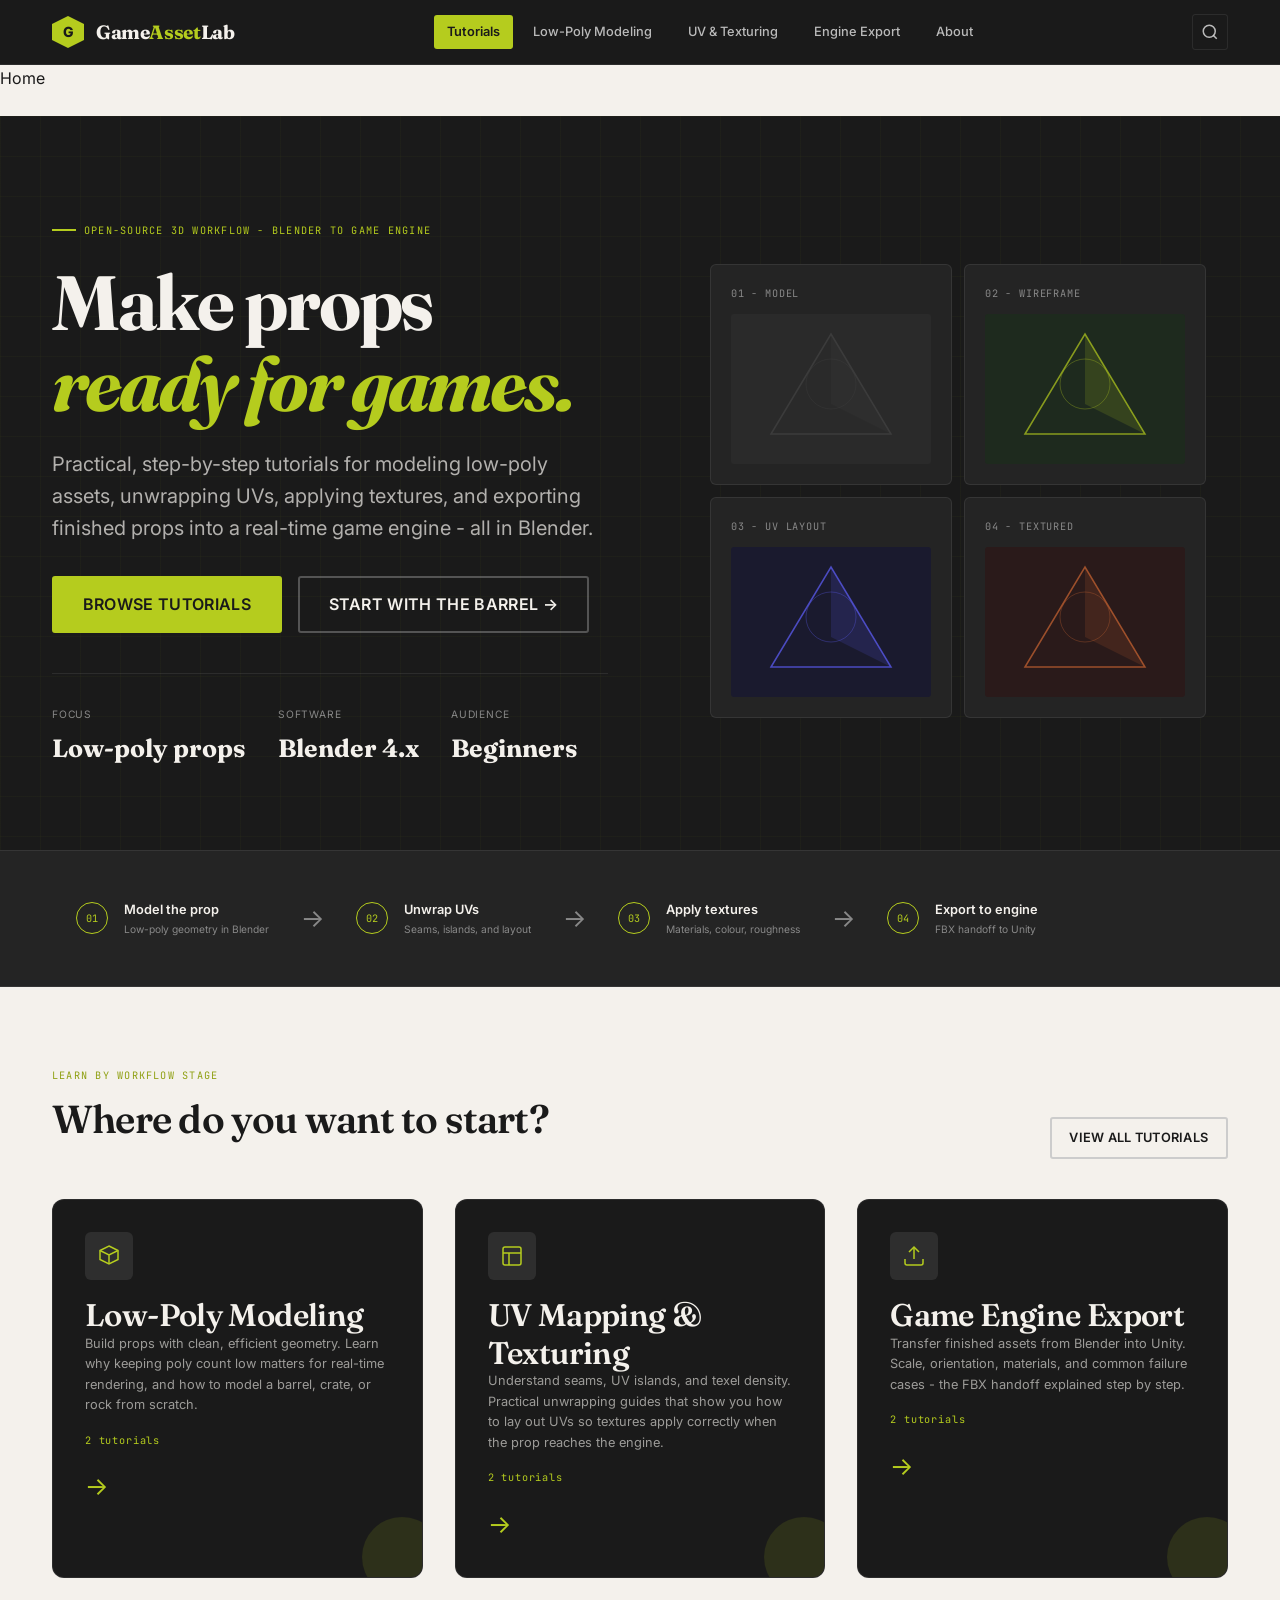
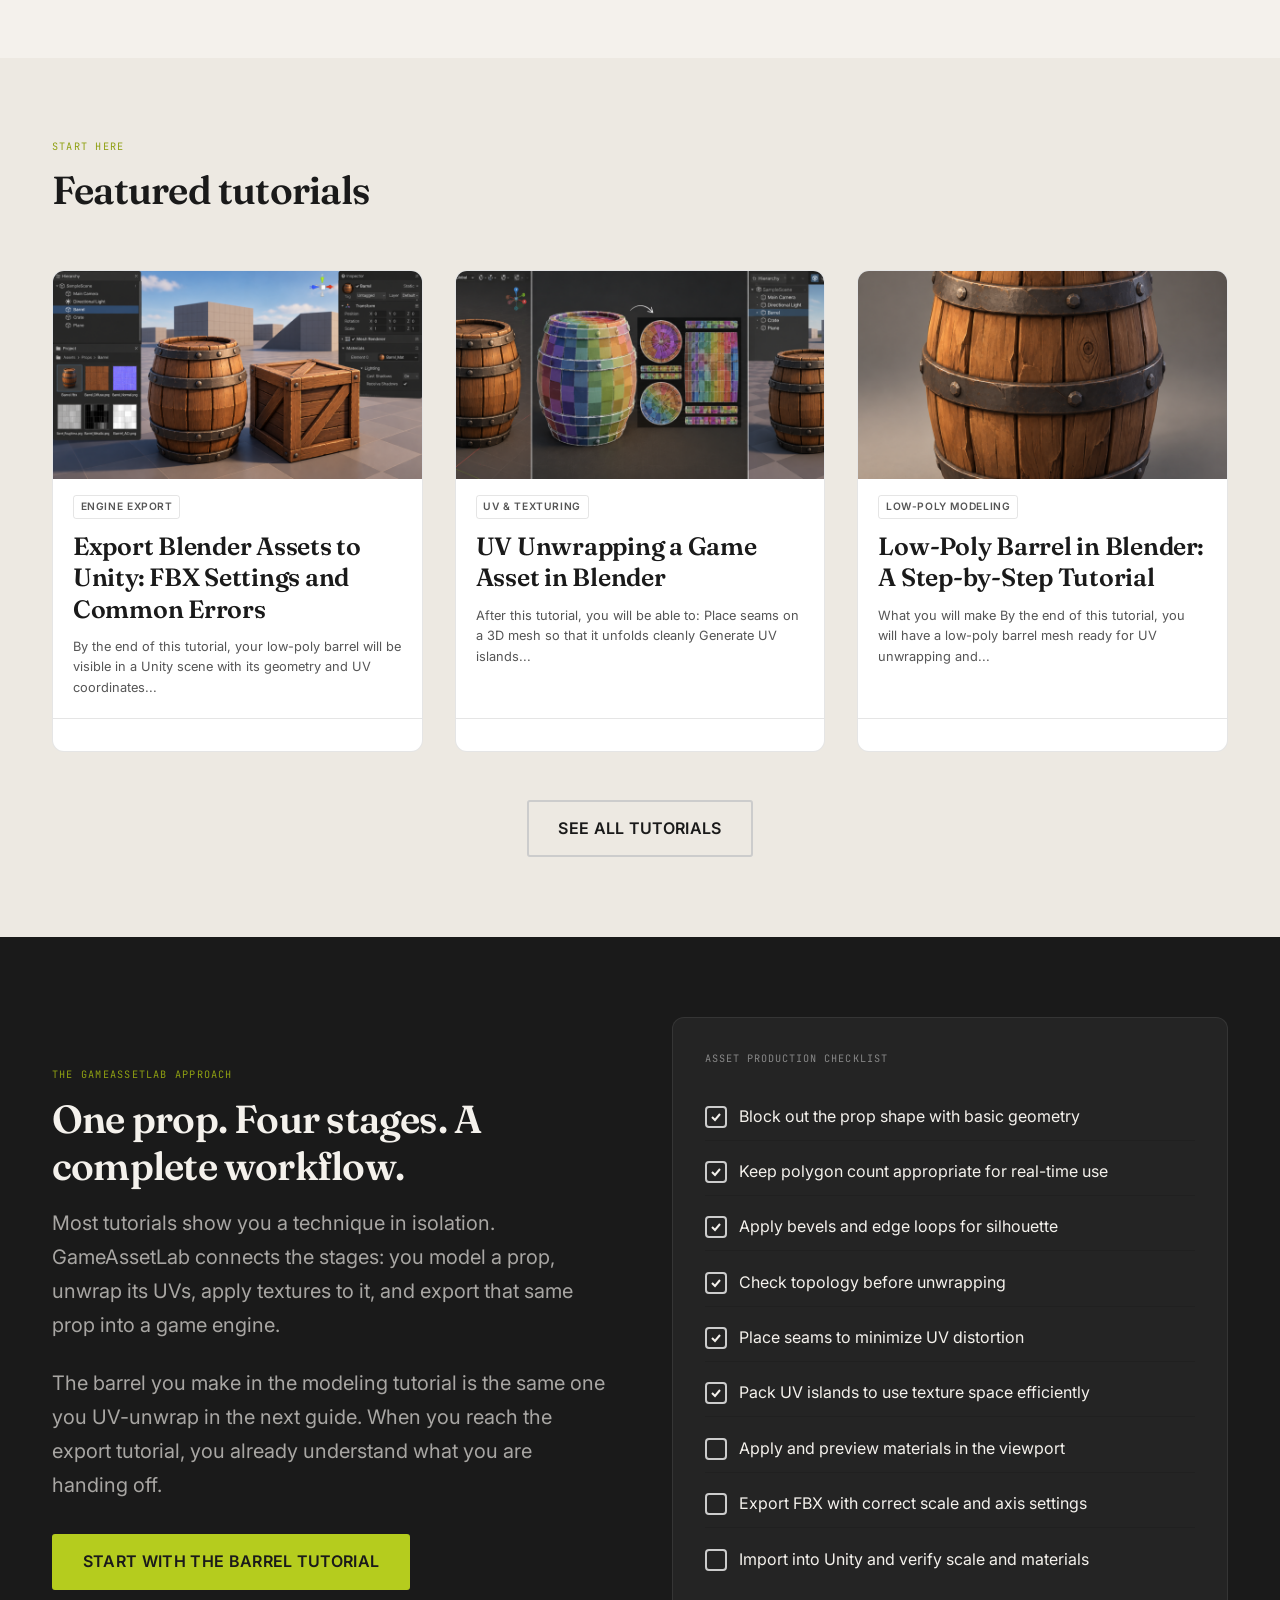
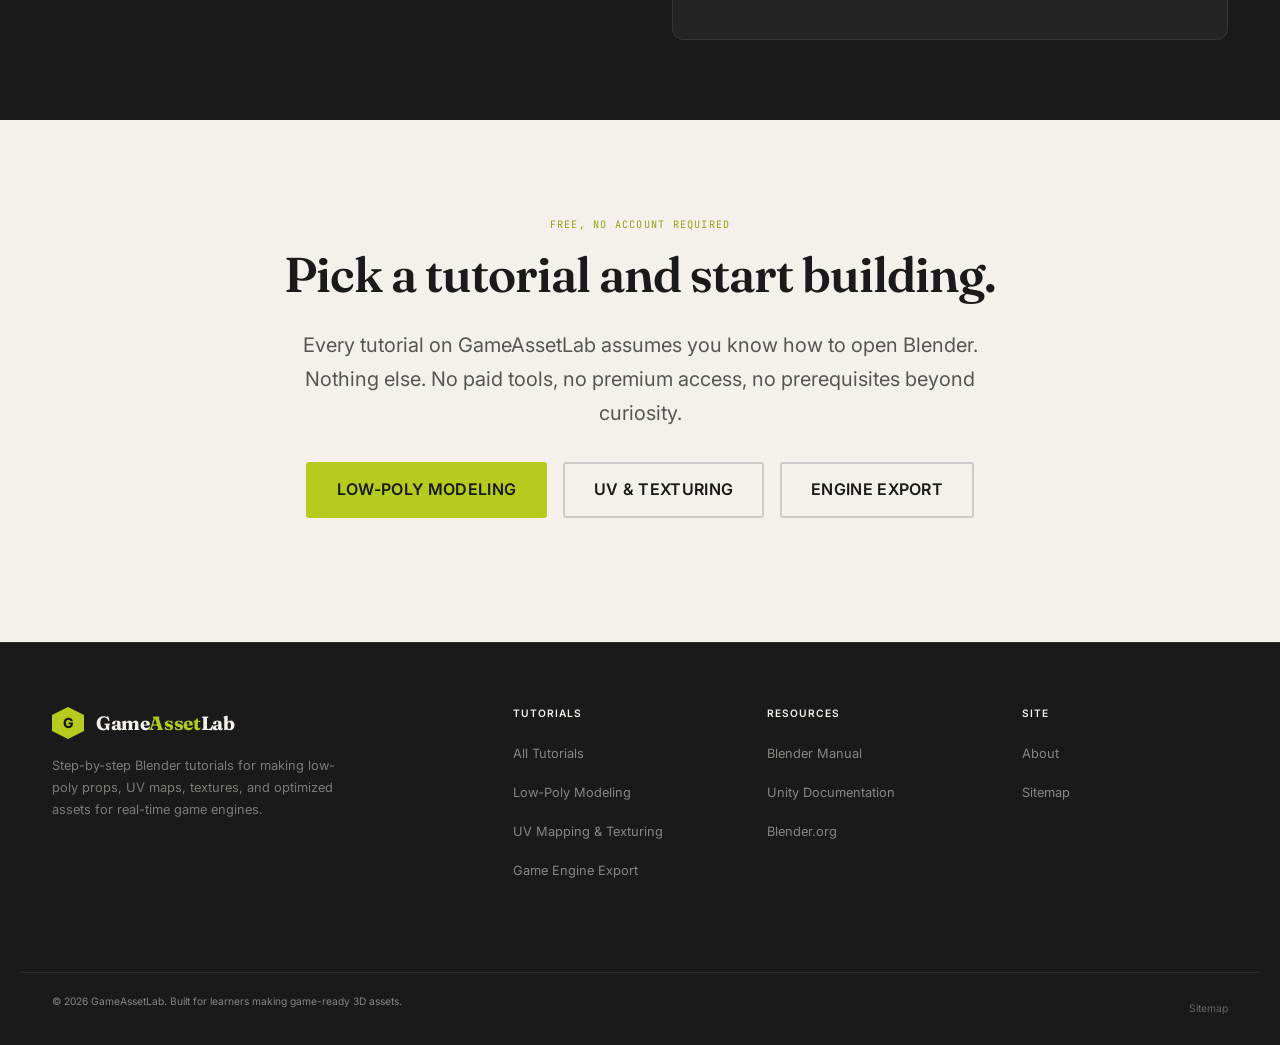
==== commit 4042c061: "Fix text encoding on site" ====
--- a/index.html
+++ b/index.html
@@ -591,7 +591,7 @@
 {"prefetch":[{"source":"document","where":{"and":[{"href_matches":"/*"},{"not":{"href_matches":["/wp-*.php","/wp-admin/*","/wp-content/uploads/*","/wp-content/*","/wp-content/plugins/*","/wp-content/themes/gameassetlab-theme/*","/*\\?(.+)"]}},{"not":{"selector_matches":"a[rel~=\"nofollow\"]"}},{"not":{"selector_matches":".no-prefetch, .no-prefetch a"}}]},"eagerness":"conservative"}]}
 </script>
 <script id="gameassetlab-main-js-extra">
-var galData = {"ajaxUrl":"/wp-admin/admin-ajax.php","nonce":"1cc3f652be","searchUrl":"/search/","siteUrl":"https://gameassetlab.me"};
+var galData = {"ajaxUrl":"/wp-admin/admin-ajax.php","nonce":"1cc3f652be","searchUrl":"/search/","siteUrl":"http://localhost:8881"};
 //# sourceURL=gameassetlab-main-js-extra
 </script>
 <script data-wp-strategy="defer" defer id="gameassetlab-main-js" src="/wp-content/themes/gameassetlab-theme/assets/js/main.js?ver=1.0.0"></script>
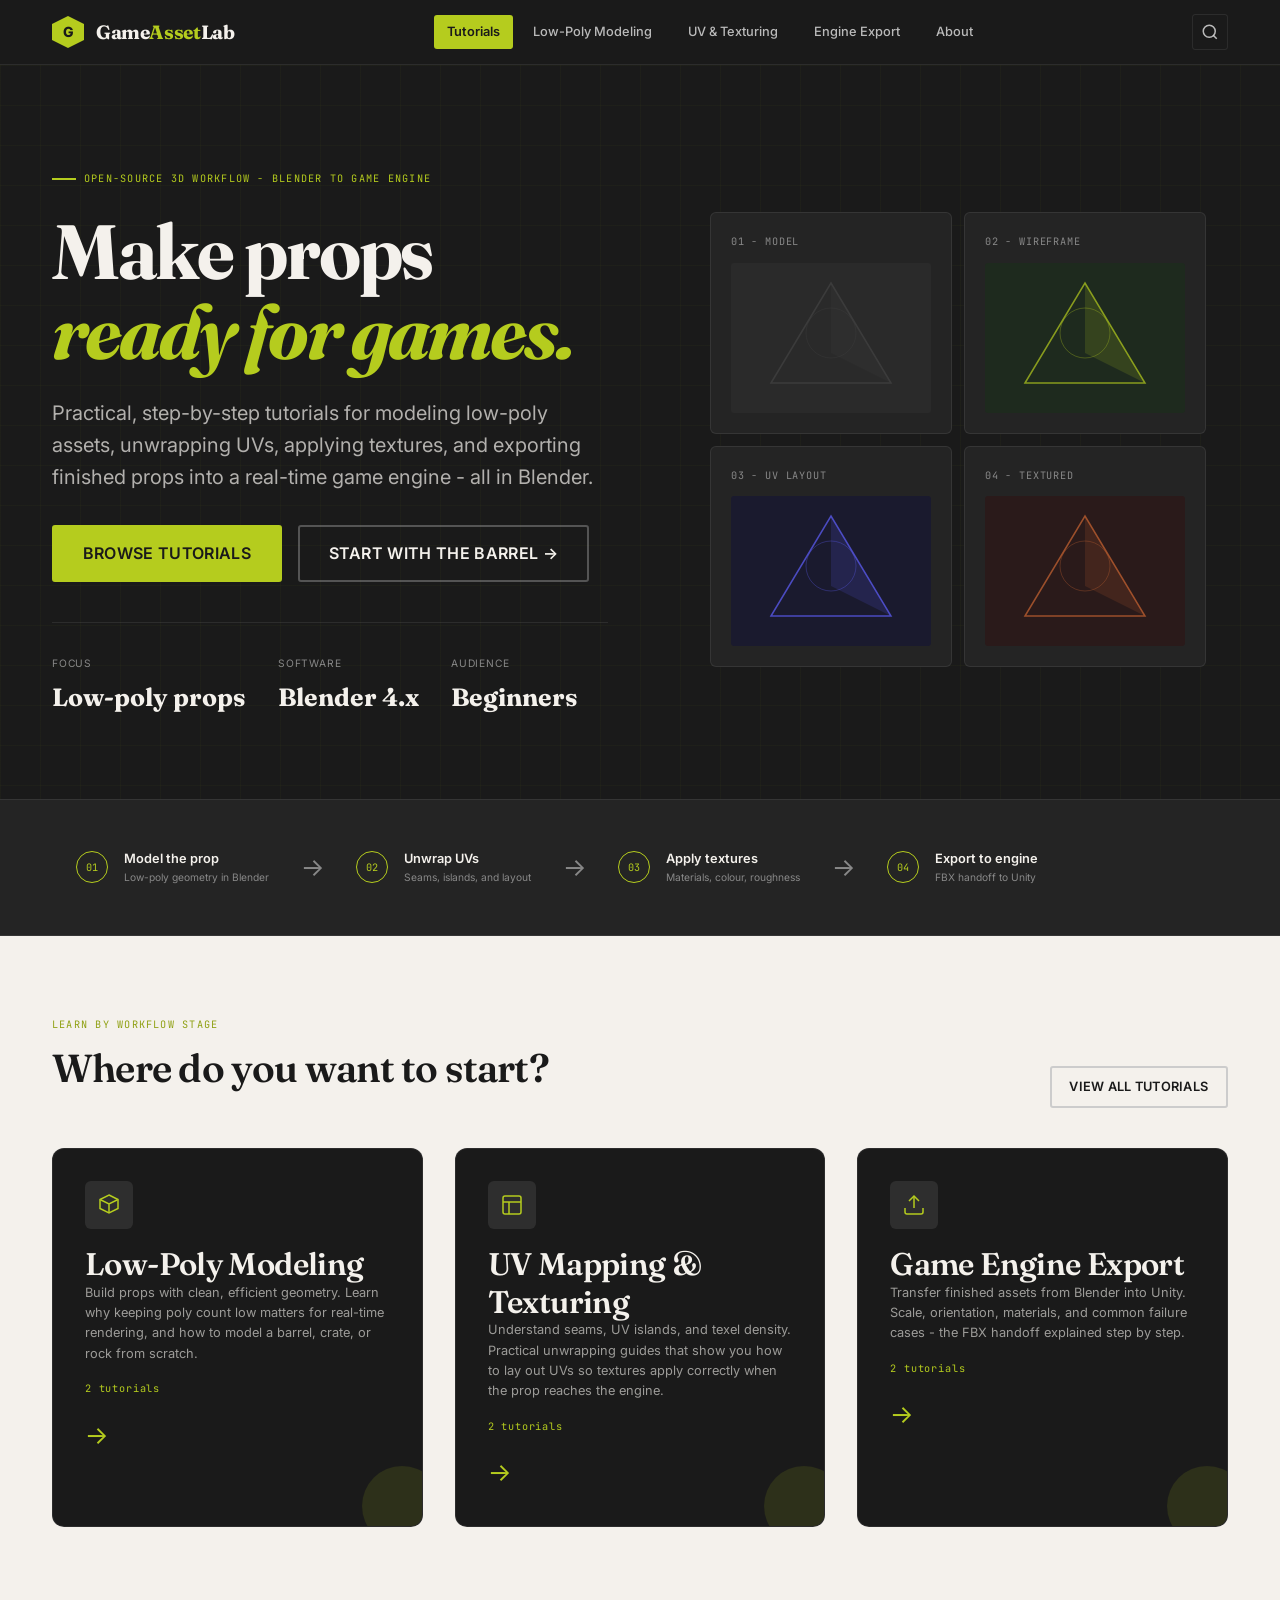
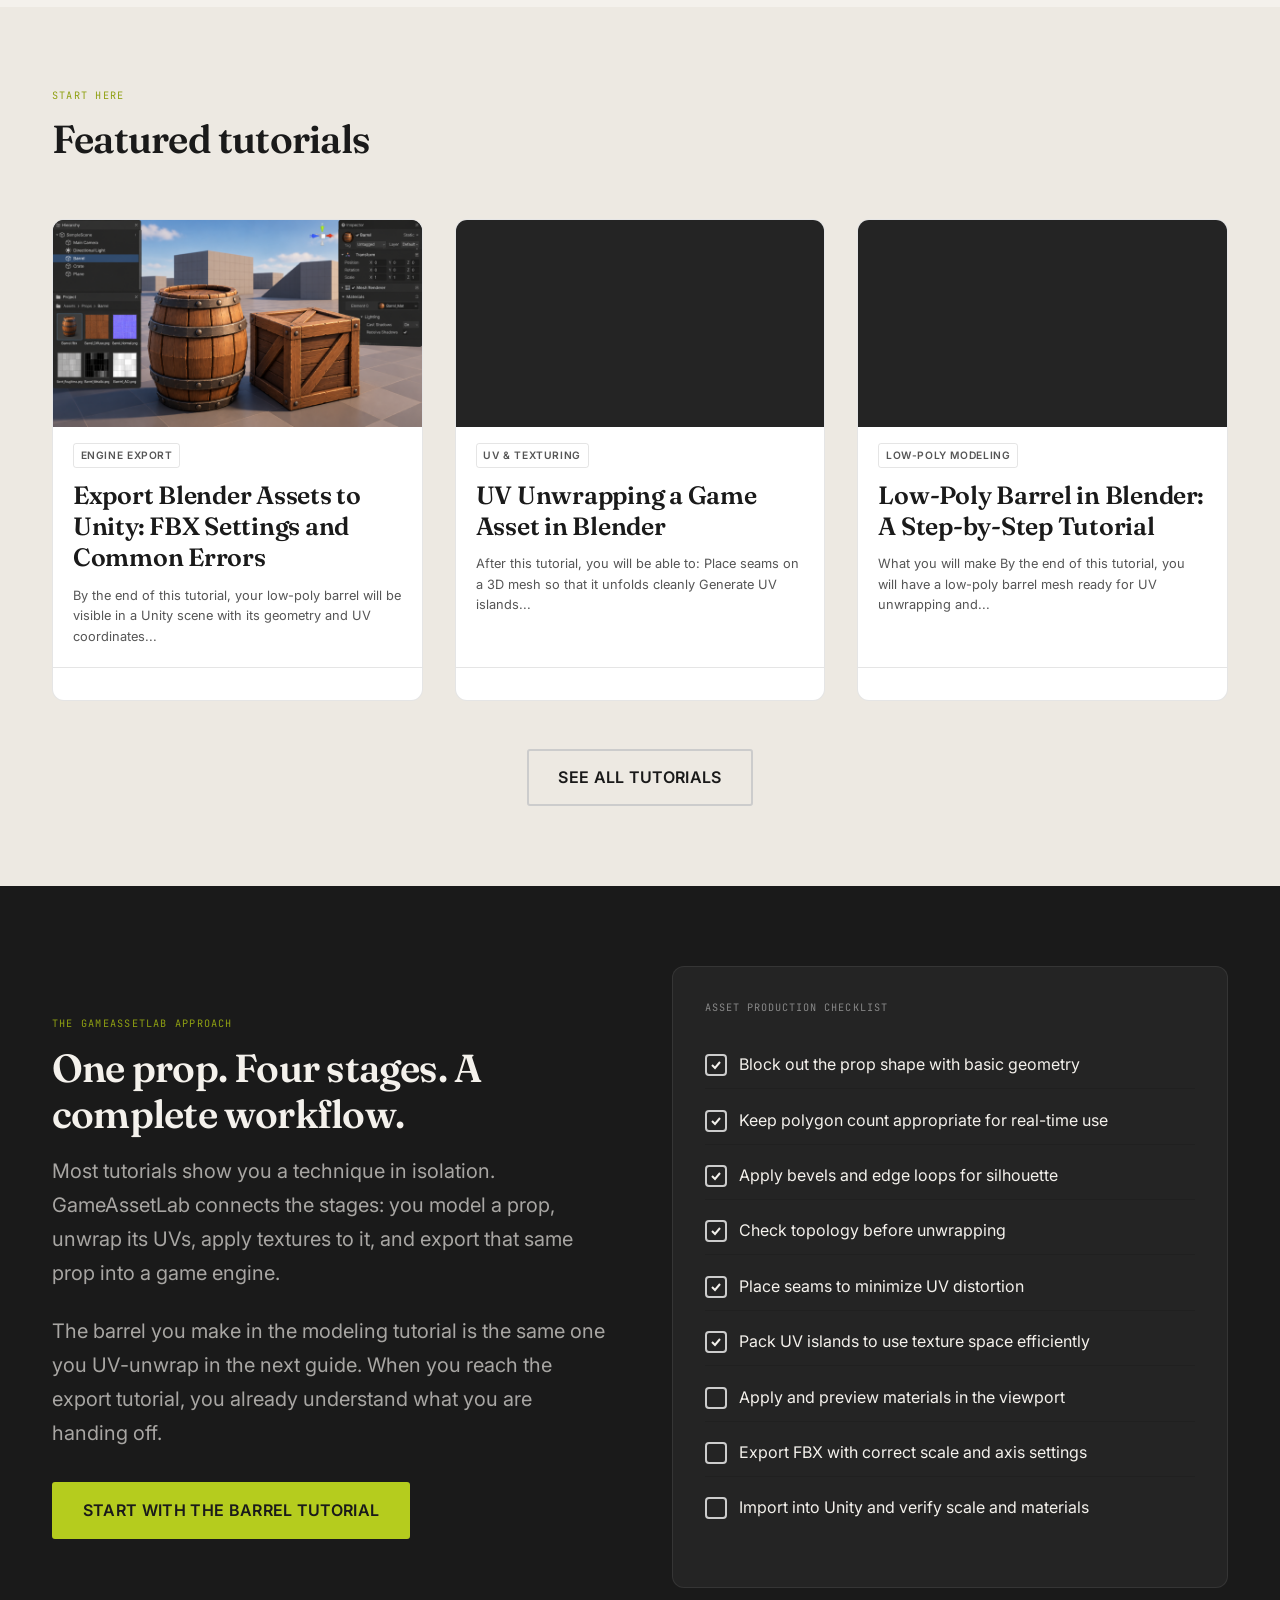
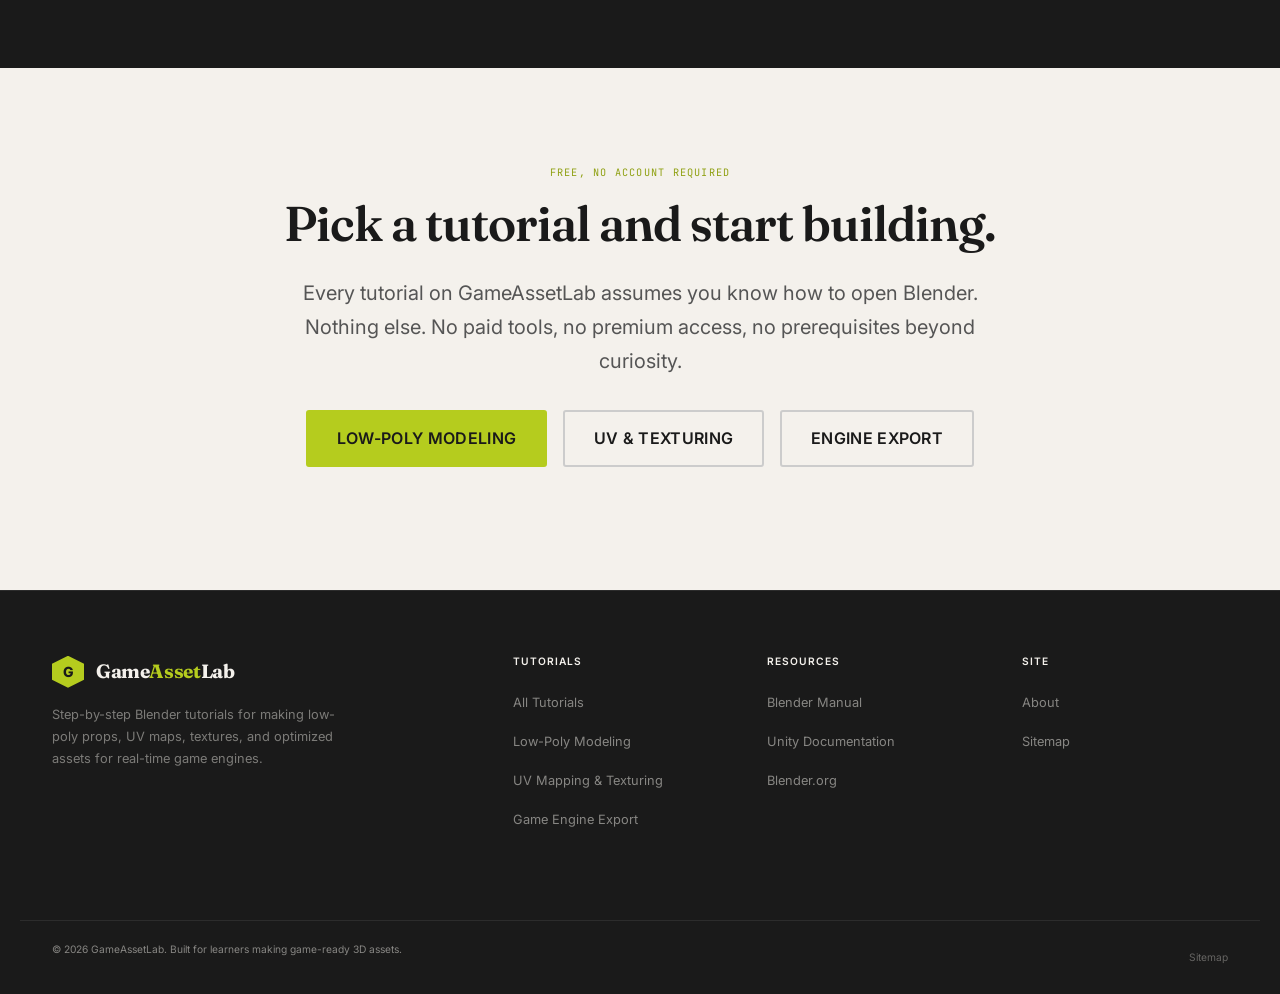
==== commit c6f6781e: "Remove stray homepage breadcrumb" ====
--- a/index.html
+++ b/index.html
@@ -122,7 +122,7 @@
 	<div class="site-header__inner">
 
 		<!-- Logo -->
-		<a href="/" class="site-logo" rel="home" aria-label="GameAssetLab â€” home">
+		<a href="/" class="site-logo" rel="home" aria-label="GameAssetLab -” home">
 			<div class="site-logo__mark" aria-hidden="true">G</div>
 			<span class="site-logo__text">Game<span>Asset</span>Lab</span>
 		</a>
@@ -151,12 +151,11 @@
 	<div class="header-search-overlay" id="header-search" role="search" aria-label="Site search">
 		<form method="get" action="/">
 			<label for="header-search-input" class="sr-only">Search tutorials</label>
-			<input type="search" id="header-search-input" name="s" placeholder="Search tutorials, topics, or stepsâ€¦" autocomplete="off" value="">
+			<input type="search" id="header-search-input" name="s" placeholder="Search tutorials, topics, or steps…" autocomplete="off" value="">
 		</form>
 	</div>
 </header>
 
-<p id="breadcrumbs"><span><span class="breadcrumb_last" aria-current="page">Home</span></span></p>
 <main id="main" tabindex="-1">
 
 	<!-- ================================================================
@@ -181,7 +180,7 @@
 					<a href="/tutorials/" class="btn btn-primary btn-lg">
 						Browse tutorials
 					</a>
-					<a href="/tutorial-category/low-poly-modeling/low-poly-barrel-blender/" class="btn btn-ghost-light btn-lg">
+					<a href="/tutorials/low-poly-barrel-blender/" class="btn btn-ghost-light btn-lg">
 						Start with the barrel →
 					</a>
 				</div>
@@ -434,7 +433,7 @@
 					<p style="color:rgba(244,241,236,0.65); font-size:var(--text-md); line-height:1.7; margin-bottom:var(--space-8);">
 						The barrel you make in the modeling tutorial is the same one you UV-unwrap in the next guide. When you reach the export tutorial, you already understand what you are handing off.
 					</p>
-					<a href="/tutorial-category/low-poly-modeling/low-poly-barrel-blender/" class="btn btn-primary btn-lg">
+					<a href="/tutorials/low-poly-barrel-blender/" class="btn btn-primary btn-lg">
 						Start with the barrel tutorial
 					</a>
 				</div>
@@ -535,7 +534,7 @@
 
 		<!-- Brand column -->
 		<div class="footer-brand">
-			<a href="/" class="site-logo" rel="home" aria-label="GameAssetLab â€” home">
+			<a href="/" class="site-logo" rel="home" aria-label="GameAssetLab -” home">
 				<div class="site-logo__mark" aria-hidden="true">G</div>
 				<span class="site-logo__text">Game<span>Asset</span>Lab</span>
 			</a>
--- a/wp-content/themes/gameassetlab-theme/style.css
+++ b/wp-content/themes/gameassetlab-theme/style.css
@@ -1494,3 +1494,48 @@
   a { color: inherit; text-decoration: underline; }
   .article-page { grid-template-columns: 1fr; }
 }
+
+
+/* GameAssetLab — editorial breadcrumb styling */
+#breadcrumbs,
+.breadcrumbs {
+    background: #191919 !important;
+    color: #929292 !important;
+    border: 0 !important;
+    border-bottom: 1px solid #303030 !important;
+    padding: 14px max(24px, calc((100% - 1120px) / 2)) !important;
+    margin: 0 !important;
+    font-size: 13px !important;
+    line-height: 1.6 !important;
+}
+
+#breadcrumbs a,
+.breadcrumbs a {
+    color: #aebd28 !important;
+    text-decoration: none !important;
+    transition: color 0.2s ease;
+}
+
+#breadcrumbs a:hover,
+.breadcrumbs a:hover {
+    color: #d0e72a !important;
+    text-decoration: underline !important;
+}
+
+#breadcrumbs .breadcrumb_last {
+    color: #f4f1ec !important;
+}
+
+.breadcrumbs ol {
+    display: flex;
+    flex-wrap: wrap;
+    align-items: center;
+    gap: 8px;
+    list-style: none;
+    padding: 0 !important;
+    margin: 0 !important;
+}
+
+.breadcrumbs li {
+    margin: 0 !important;
+}
